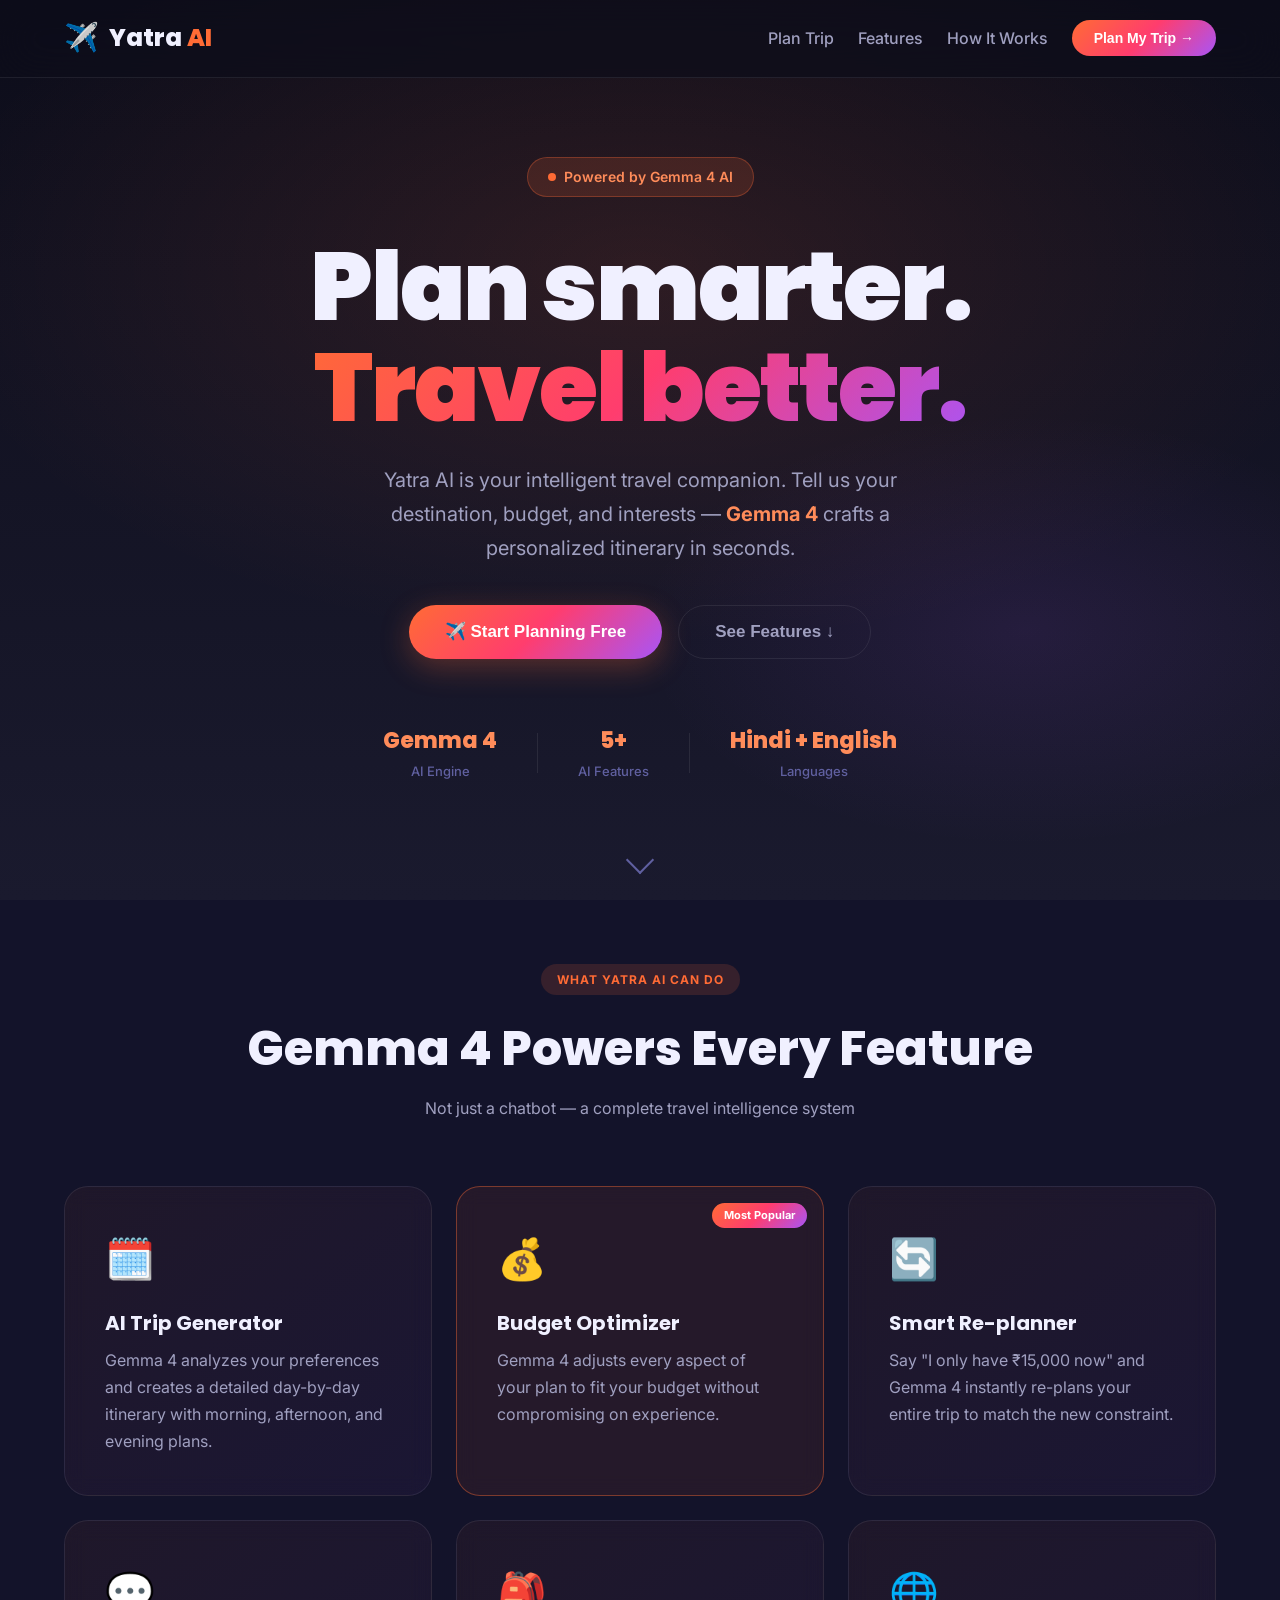
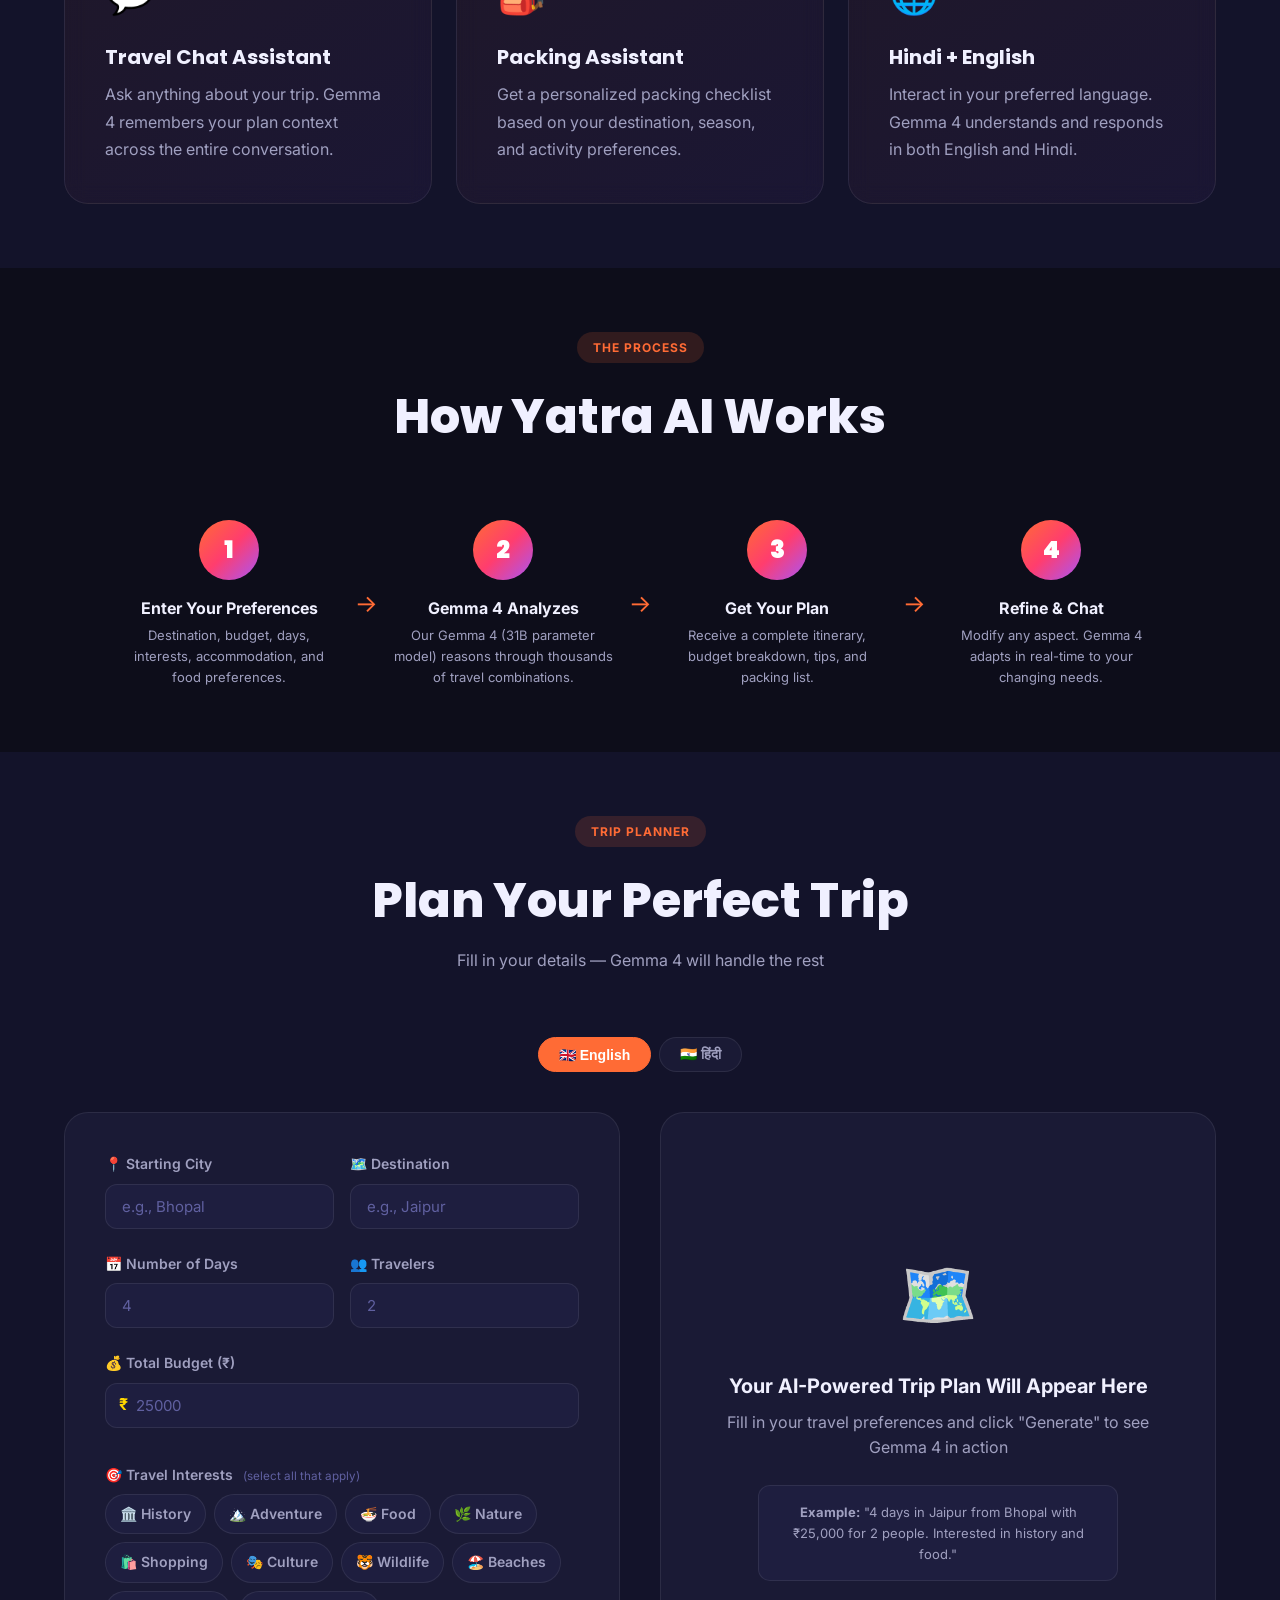
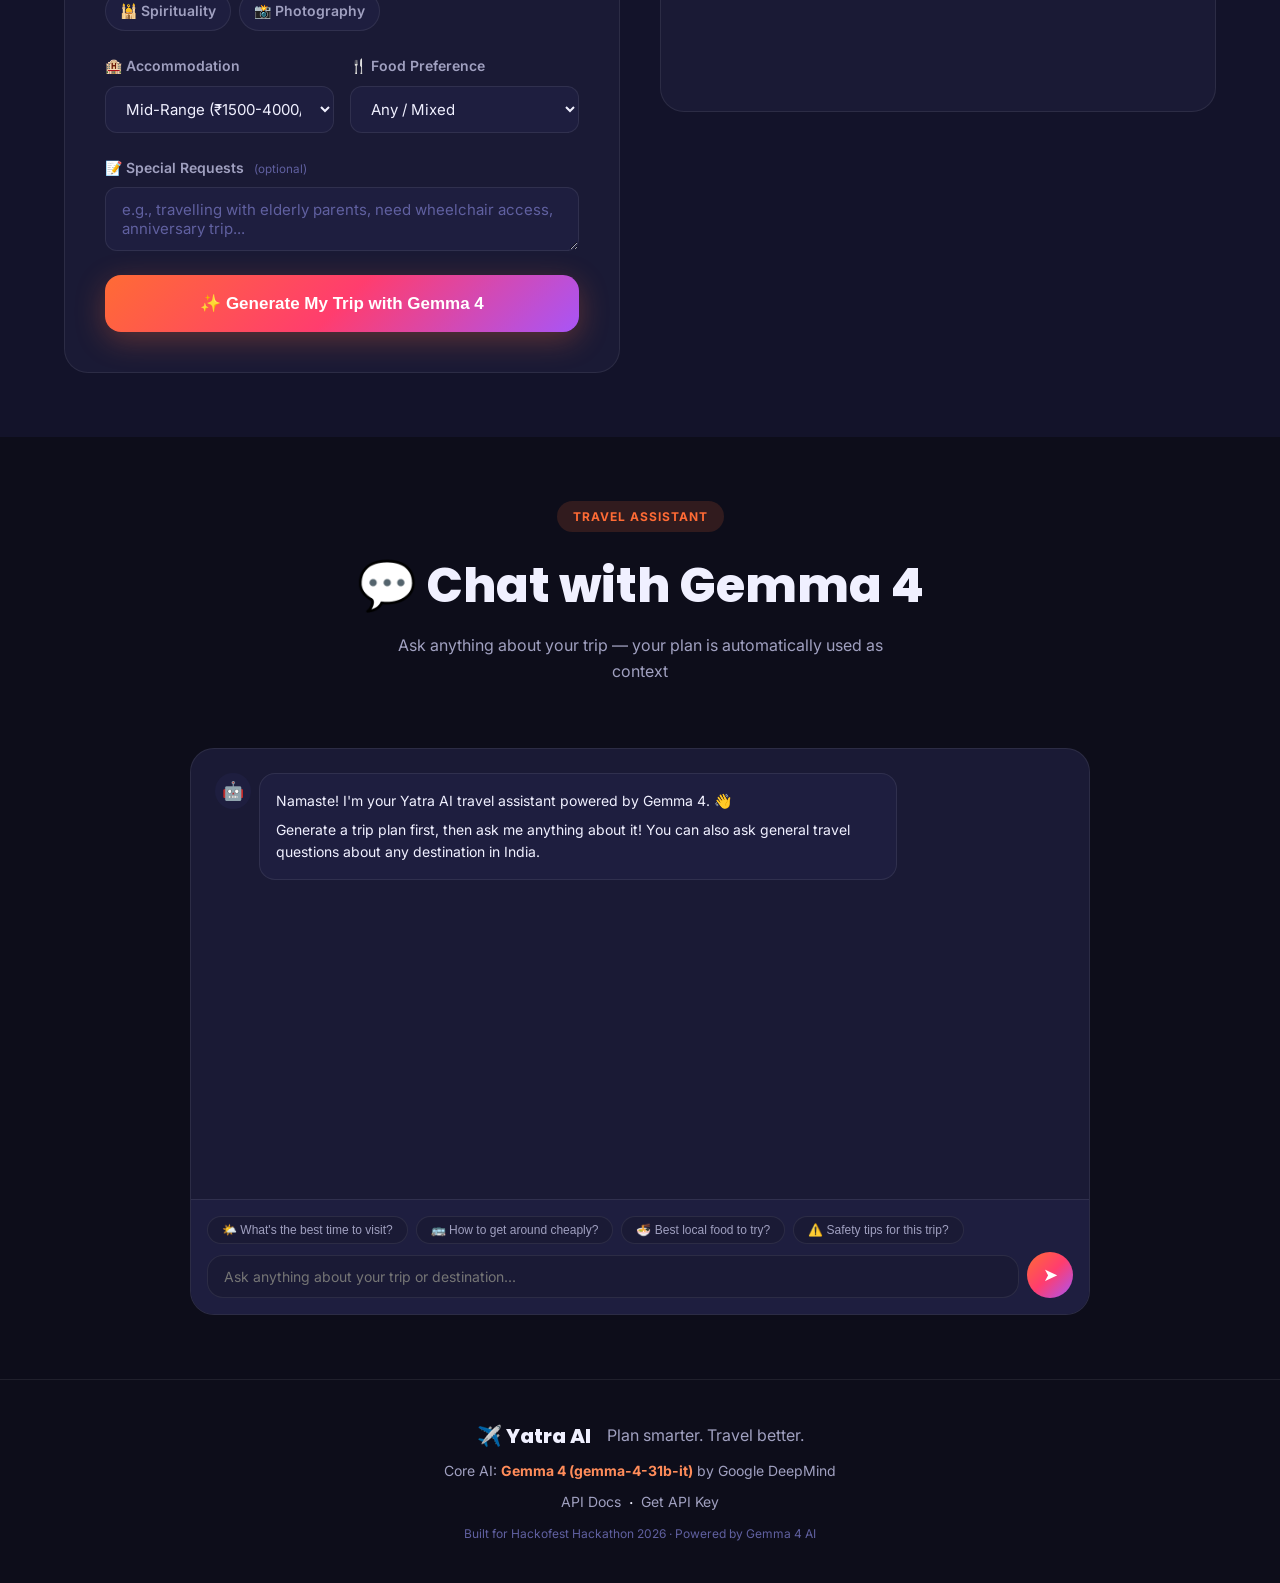
==== backend/frontend/index.html @ 128a0fce "feat: Serve interactive frontend UI directly from FastAPI on Vercel" ====
<!DOCTYPE html>
<html lang="en">
<head>
  <meta charset="UTF-8" />
  <meta name="viewport" content="width=device-width, initial-scale=1.0"/>
  <title>Yatra AI — Plan smarter. Travel better.</title>
  <meta name="description" content="Yatra AI is an adaptive AI travel planner powered by Gemma 4. Get personalized trip itineraries, budget optimization, and smart re-planning."/>
  <link rel="icon" href="assets/images/favicon.svg" type="image/svg+xml"/>
  <link rel="stylesheet" href="assets/css/styles.css"/>
  <link rel="preconnect" href="https://fonts.googleapis.com"/>
  <link href="https://fonts.googleapis.com/css2?family=Inter:wght@300;400;500;600;700;800;900&family=Poppins:wght@700;800;900&display=swap" rel="stylesheet"/>
</head>
<body>

<!-- ═══════════════════════════════════════════ -->
<!--  NAVBAR                                      -->
<!-- ═══════════════════════════════════════════ -->
<nav class="navbar" id="navbar">
  <div class="nav-container">
    <div class="nav-brand">
      <span class="brand-icon">✈️</span>
      <span class="brand-name">Yatra <span class="brand-ai">AI</span></span>
    </div>
    <div class="nav-links">
      <a href="#planner" class="nav-link">Plan Trip</a>
      <a href="#features" class="nav-link">Features</a>
      <a href="#how-it-works" class="nav-link">How It Works</a>
      <button class="btn-nav-cta" onclick="document.getElementById('planner').scrollIntoView({behavior:'smooth'})">
        Plan My Trip →
      </button>
    </div>
    <button class="hamburger" id="hamburger" aria-label="Menu">
      <span></span><span></span><span></span>
    </button>
  </div>
</nav>

<!-- ═══════════════════════════════════════════ -->
<!--  HERO SECTION                                -->
<!-- ═══════════════════════════════════════════ -->
<section class="hero">
  <div class="hero-bg">
    <div class="hero-particles" id="particles"></div>
    <div class="hero-gradient"></div>
  </div>
  <div class="hero-content">
    <div class="hero-badge">
      <span class="badge-dot"></span>
      Powered by Gemma 4 AI
    </div>
    <h1 class="hero-title">
      Plan smarter.<br/>
      <span class="gradient-text">Travel better.</span>
    </h1>
    <p class="hero-subtitle">
      Yatra AI is your intelligent travel companion. Tell us your destination, budget, and interests — 
      <strong>Gemma 4</strong> crafts a personalized itinerary in seconds.
    </p>
    <div class="hero-ctas">
      <button class="btn-primary" onclick="document.getElementById('planner').scrollIntoView({behavior:'smooth'})">
        ✈️ Start Planning Free
      </button>
      <button class="btn-ghost" onclick="document.getElementById('features').scrollIntoView({behavior:'smooth'})">
        See Features ↓
      </button>
    </div>
    <div class="hero-stats">
      <div class="stat"><span class="stat-num">Gemma 4</span><span class="stat-label">AI Engine</span></div>
      <div class="stat-divider"></div>
      <div class="stat"><span class="stat-num">5+</span><span class="stat-label">AI Features</span></div>
      <div class="stat-divider"></div>
      <div class="stat"><span class="stat-num">Hindi + English</span><span class="stat-label">Languages</span></div>
    </div>
  </div>
  <div class="hero-scroll-indicator">
    <div class="scroll-arrow"></div>
  </div>
</section>

<!-- ═══════════════════════════════════════════ -->
<!--  FEATURES SECTION                            -->
<!-- ═══════════════════════════════════════════ -->
<section class="features" id="features">
  <div class="container">
    <div class="section-header">
      <span class="section-tag">What Yatra AI Can Do</span>
      <h2 class="section-title">Gemma 4 Powers Every Feature</h2>
      <p class="section-subtitle">Not just a chatbot — a complete travel intelligence system</p>
    </div>
    <div class="features-grid">
      <div class="feature-card">
        <div class="feature-icon">🗓️</div>
        <h3>AI Trip Generator</h3>
        <p>Gemma 4 analyzes your preferences and creates a detailed day-by-day itinerary with morning, afternoon, and evening plans.</p>
      </div>
      <div class="feature-card featured">
        <div class="feature-badge">Most Popular</div>
        <div class="feature-icon">💰</div>
        <h3>Budget Optimizer</h3>
        <p>Gemma 4 adjusts every aspect of your plan to fit your budget without compromising on experience.</p>
      </div>
      <div class="feature-card">
        <div class="feature-icon">🔄</div>
        <h3>Smart Re-planner</h3>
        <p>Say "I only have ₹15,000 now" and Gemma 4 instantly re-plans your entire trip to match the new constraint.</p>
      </div>
      <div class="feature-card">
        <div class="feature-icon">💬</div>
        <h3>Travel Chat Assistant</h3>
        <p>Ask anything about your trip. Gemma 4 remembers your plan context across the entire conversation.</p>
      </div>
      <div class="feature-card">
        <div class="feature-icon">🎒</div>
        <h3>Packing Assistant</h3>
        <p>Get a personalized packing checklist based on your destination, season, and activity preferences.</p>
      </div>
      <div class="feature-card">
        <div class="feature-icon">🌐</div>
        <h3>Hindi + English</h3>
        <p>Interact in your preferred language. Gemma 4 understands and responds in both English and Hindi.</p>
      </div>
    </div>
  </div>
</section>

<!-- ═══════════════════════════════════════════ -->
<!--  HOW IT WORKS                               -->
<!-- ═══════════════════════════════════════════ -->
<section class="how-it-works" id="how-it-works">
  <div class="container">
    <div class="section-header">
      <span class="section-tag">The Process</span>
      <h2 class="section-title">How Yatra AI Works</h2>
    </div>
    <div class="steps">
      <div class="step">
        <div class="step-num">1</div>
        <div class="step-content">
          <h3>Enter Your Preferences</h3>
          <p>Destination, budget, days, interests, accommodation, and food preferences.</p>
        </div>
      </div>
      <div class="step-arrow">→</div>
      <div class="step">
        <div class="step-num">2</div>
        <div class="step-content">
          <h3>Gemma 4 Analyzes</h3>
          <p>Our Gemma 4 (31B parameter model) reasons through thousands of travel combinations.</p>
        </div>
      </div>
      <div class="step-arrow">→</div>
      <div class="step">
        <div class="step-num">3</div>
        <div class="step-content">
          <h3>Get Your Plan</h3>
          <p>Receive a complete itinerary, budget breakdown, tips, and packing list.</p>
        </div>
      </div>
      <div class="step-arrow">→</div>
      <div class="step">
        <div class="step-num">4</div>
        <div class="step-content">
          <h3>Refine & Chat</h3>
          <p>Modify any aspect. Gemma 4 adapts in real-time to your changing needs.</p>
        </div>
      </div>
    </div>
  </div>
</section>

<!-- ═══════════════════════════════════════════ -->
<!--  TRIP PLANNER (MAIN APP)                    -->
<!-- ═══════════════════════════════════════════ -->
<section class="planner" id="planner">
  <div class="container">
    <div class="section-header">
      <span class="section-tag">Trip Planner</span>
      <h2 class="section-title">Plan Your Perfect Trip</h2>
      <p class="section-subtitle">Fill in your details — Gemma 4 will handle the rest</p>
    </div>

    <!-- Language Toggle -->
    <div class="language-toggle">
      <button class="lang-btn active" id="btn-en" onclick="setLanguage('english')">🇬🇧 English</button>
      <button class="lang-btn" id="btn-hi" onclick="setLanguage('hindi')">🇮🇳 हिंदी</button>
    </div>

    <div class="planner-layout">
      <!-- ── LEFT: Form ── -->
      <div class="planner-form-wrap">
        <form class="planner-form" id="tripForm" novalidate>

          <div class="form-row">
            <div class="form-group">
              <label for="origin">📍 Starting City</label>
              <input type="text" id="origin" placeholder="e.g., Bhopal" required/>
            </div>
            <div class="form-group">
              <label for="destination">🗺️ Destination</label>
              <input type="text" id="destination" placeholder="e.g., Jaipur" required/>
            </div>
          </div>

          <div class="form-row">
            <div class="form-group">
              <label for="numDays">📅 Number of Days</label>
              <input type="number" id="numDays" placeholder="4" min="1" max="30" required/>
            </div>
            <div class="form-group">
              <label for="numTravelers">👥 Travelers</label>
              <input type="number" id="numTravelers" placeholder="2" min="1" max="20" required/>
            </div>
          </div>

          <div class="form-group">
            <label for="budget">💰 Total Budget (₹)</label>
            <div class="budget-input-wrap">
              <span class="currency-symbol">₹</span>
              <input type="number" id="budget" placeholder="25000" min="500" required/>
            </div>
            <div class="budget-per-person" id="budgetPerPerson"></div>
          </div>

          <div class="form-group">
            <label>🎯 Travel Interests <small>(select all that apply)</small></label>
            <div class="interests-grid">
              <label class="interest-chip"><input type="checkbox" value="history"/> 🏛️ History</label>
              <label class="interest-chip"><input type="checkbox" value="adventure"/> 🏔️ Adventure</label>
              <label class="interest-chip"><input type="checkbox" value="food"/> 🍜 Food</label>
              <label class="interest-chip"><input type="checkbox" value="nature"/> 🌿 Nature</label>
              <label class="interest-chip"><input type="checkbox" value="shopping"/> 🛍️ Shopping</label>
              <label class="interest-chip"><input type="checkbox" value="culture"/> 🎭 Culture</label>
              <label class="interest-chip"><input type="checkbox" value="wildlife"/> 🐯 Wildlife</label>
              <label class="interest-chip"><input type="checkbox" value="beaches"/> 🏖️ Beaches</label>
              <label class="interest-chip"><input type="checkbox" value="spirituality"/> 🕌 Spirituality</label>
              <label class="interest-chip"><input type="checkbox" value="photography"/> 📸 Photography</label>
            </div>
          </div>

          <div class="form-row">
            <div class="form-group">
              <label for="accommodation">🏨 Accommodation</label>
              <select id="accommodation">
                <option value="budget">Budget (₹500-1500/night)</option>
                <option value="mid_range" selected>Mid-Range (₹1500-4000/night)</option>
                <option value="luxury">Luxury (₹4000+/night)</option>
                <option value="hostel">Hostel/Dorm</option>
                <option value="homestay">Homestay</option>
              </select>
            </div>
            <div class="form-group">
              <label for="foodPref">🍴 Food Preference</label>
              <select id="foodPref">
                <option value="any">Any / Mixed</option>
                <option value="vegetarian">Vegetarian</option>
                <option value="non_vegetarian">Non-Vegetarian</option>
                <option value="vegan">Vegan</option>
              </select>
            </div>
          </div>

          <div class="form-group">
            <label for="specialRequests">📝 Special Requests <small>(optional)</small></label>
            <textarea id="specialRequests" rows="2" placeholder="e.g., travelling with elderly parents, need wheelchair access, anniversary trip..."></textarea>
          </div>

          <button type="submit" class="btn-generate" id="generateBtn">
            <span class="btn-text">✨ Generate My Trip with Gemma 4</span>
            <span class="btn-loading" style="display:none">
              <span class="spinner"></span> Gemma 4 is planning your trip...
            </span>
          </button>
        </form>
      </div>

      <!-- ── RIGHT: Output ── -->
      <div class="planner-output-wrap">
        <!-- Empty State -->
        <div class="output-empty" id="outputEmpty">
          <div class="empty-icon">🗺️</div>
          <h3>Your AI-Powered Trip Plan Will Appear Here</h3>
          <p>Fill in your travel preferences and click "Generate" to see Gemma 4 in action</p>
          <div class="example-prompt">
            <strong>Example:</strong> "4 days in Jaipur from Bhopal with ₹25,000 for 2 people. 
            Interested in history and food."
          </div>
        </div>

        <!-- Loading State -->
        <div class="output-loading" id="outputLoading" style="display:none">
          <div class="loading-animation">
            <div class="ai-brain">🧠</div>
            <div class="loading-dots">
              <div class="dot"></div><div class="dot"></div><div class="dot"></div>
            </div>
          </div>
          <h3>Gemma 4 is crafting your perfect trip...</h3>
          <div class="loading-steps" id="loadingSteps">
            <div class="loading-step active" id="ls1">🔍 Analyzing your preferences...</div>
            <div class="loading-step" id="ls2">🗺️ Mapping out attractions...</div>
            <div class="loading-step" id="ls3">💰 Optimizing your budget...</div>
            <div class="loading-step" id="ls4">✨ Finalizing your itinerary...</div>
          </div>
        </div>

        <!-- Error State -->
        <div class="output-error" id="outputError" style="display:none">
          <div class="error-icon">⚠️</div>
          <h3>Something went wrong</h3>
          <p id="errorMessage">Please check your API key and try again.</p>
          <button class="btn-retry" onclick="retryGeneration()">🔄 Try Again</button>
        </div>

        <!-- Result State -->
        <div class="output-result" id="outputResult" style="display:none">
          <div class="result-header">
            <div class="result-trip-info" id="resultTripInfo"></div>
            <div class="result-actions">
              <button class="btn-action" onclick="copyPlan()" title="Copy Plan">📋 Copy</button>
              <button class="btn-action" onclick="downloadPlan()" title="Download Plan">⬇️ Download</button>
              <button class="btn-action" onclick="sharePlan()" title="Share Plan">🔗 Share</button>
              <button class="btn-replan" onclick="openReplanModal()">🔄 Modify Plan</button>
            </div>
          </div>
          
          <!-- Tab Navigation -->
          <div class="result-tabs">
            <button class="tab-btn active" onclick="switchTab('itinerary')">🗓️ Itinerary</button>
            <button class="tab-btn" onclick="switchTab('packing')">🎒 Packing List</button>
            <button class="tab-btn" onclick="switchTab('budget')">💰 Budget Tips</button>
          </div>

          <!-- Tab Contents -->
          <div class="tab-content active" id="tab-itinerary">
            <div class="markdown-output" id="itineraryContent"></div>
          </div>
          <div class="tab-content" id="tab-packing">
            <div class="packing-actions">
              <button class="btn-sm" onclick="generatePackingList()">🎒 Generate Packing List</button>
            </div>
            <div class="markdown-output" id="packingContent">
              <p class="placeholder-text">Click "Generate Packing List" to get a personalized checklist powered by Gemma 4.</p>
            </div>
          </div>
          <div class="tab-content" id="tab-budget">
            <div class="budget-actions">
              <button class="btn-sm" onclick="optimizeBudget()">💡 Optimize My Budget</button>
            </div>
            <div class="markdown-output" id="budgetContent">
              <p class="placeholder-text">Click "Optimize My Budget" to get Gemma 4's smart budget recommendations.</p>
            </div>
          </div>
        </div>
      </div>
    </div>
  </div>
</section>

<!-- ═══════════════════════════════════════════ -->
<!--  TRAVEL CHAT ASSISTANT                      -->
<!-- ═══════════════════════════════════════════ -->
<section class="chat-section" id="chatSection">
  <div class="container">
    <div class="section-header">
      <span class="section-tag">Travel Assistant</span>
      <h2 class="section-title">💬 Chat with Gemma 4</h2>
      <p class="section-subtitle">Ask anything about your trip — your plan is automatically used as context</p>
    </div>
    <div class="chat-container">
      <div class="chat-messages" id="chatMessages">
        <div class="chat-message assistant">
          <div class="message-avatar">🤖</div>
          <div class="message-bubble">
            <p>Namaste! I'm your Yatra AI travel assistant powered by Gemma 4. 👋</p>
            <p>Generate a trip plan first, then ask me anything about it! You can also ask general travel questions about any destination in India.</p>
          </div>
        </div>
      </div>
      <div class="chat-input-area">
        <div class="chat-suggestions" id="chatSuggestions">
          <button class="suggestion-chip" onclick="sendSuggestion(this)">🌤️ What's the best time to visit?</button>
          <button class="suggestion-chip" onclick="sendSuggestion(this)">🚌 How to get around cheaply?</button>
          <button class="suggestion-chip" onclick="sendSuggestion(this)">🍜 Best local food to try?</button>
          <button class="suggestion-chip" onclick="sendSuggestion(this)">⚠️ Safety tips for this trip?</button>
        </div>
        <div class="chat-input-row">
          <textarea 
            class="chat-input" 
            id="chatInput" 
            placeholder="Ask anything about your trip or destination..." 
            rows="1"
            onkeydown="handleChatKeydown(event)"
          ></textarea>
          <button class="chat-send-btn" id="chatSendBtn" onclick="sendChat()">
            <span class="send-icon">➤</span>
          </button>
        </div>
      </div>
    </div>
  </div>
</section>

<!-- ═══════════════════════════════════════════ -->
<!--  RE-PLAN MODAL                              -->
<!-- ═══════════════════════════════════════════ -->
<div class="modal-overlay" id="replanModal" style="display:none" onclick="closeModal(event)">
  <div class="modal">
    <div class="modal-header">
      <h2>🔄 Modify Your Trip</h2>
      <button class="modal-close" onclick="closeReplanModal()">✕</button>
    </div>
    <div class="modal-body">
      <p class="modal-subtitle">Tell Gemma 4 what you'd like to change about your trip plan.</p>
      <div class="form-group">
        <label>What would you like to change?</label>
        <textarea id="replanRequest" rows="4" placeholder="e.g., 'I now have only ₹15,000. Please reduce costs.' or 'Replace Day 2 with a nature/hiking day.' or 'Add a spa day on Day 3.'"></textarea>
      </div>
      <div class="form-group">
        <label>New Budget (₹) <small>optional — leave blank to keep current</small></label>
        <input type="number" id="replanBudget" placeholder="Leave blank to keep current budget" min="500"/>
      </div>
    </div>
    <div class="modal-footer">
      <button class="btn-ghost" onclick="closeReplanModal()">Cancel</button>
      <button class="btn-primary" onclick="submitReplan()">
        <span id="replanBtnText">🔄 Re-plan with Gemma 4</span>
      </button>
    </div>
  </div>
</div>

<!-- ═══════════════════════════════════════════ -->
<!--  FOOTER                                     -->
<!-- ═══════════════════════════════════════════ -->
<footer class="footer">
  <div class="container">
    <div class="footer-brand">
      <span>✈️ Yatra AI</span>
      <span class="footer-tagline">Plan smarter. Travel better.</span>
    </div>
    <div class="footer-powered">
      <span>Core AI: </span>
      <strong>Gemma 4 (gemma-4-31b-it)</strong>
      <span> by Google DeepMind</span>
    </div>
    <div class="footer-links">
      <a href="/docs" target="_blank">API Docs</a>
      <span>·</span>
      <a href="https://aistudio.google.com" target="_blank">Get API Key</a>
    </div>
    <p class="footer-note">Built for Hackofest Hackathon 2026 · Powered by Gemma 4 AI</p>
  </div>
</footer>

<script src="assets/js/api.js"></script>
<script src="assets/js/markdown.js"></script>
<script src="assets/js/app.js"></script>
</body>
</html>
---- backend/frontend/assets/css/styles.css ----
/* =============================================
   YATRA AI — CSS Design System
   Plan smarter. Travel better.
   ============================================= */

/* ── Reset & Variables ────────────────────── */
*, *::before, *::after { box-sizing: border-box; margin: 0; padding: 0; }

:root {
  /* Colors */
  --primary: #FF6B35;
  --primary-dark: #E85820;
  --primary-light: #FF8C5A;
  --secondary: #1A1A2E;
  --accent: #FFD700;
  --accent2: #4ECDC4;
  --bg: #0D0D1A;
  --bg2: #13132A;
  --bg3: #1E1E3F;
  --surface: #1A1A35;
  --surface2: #252550;
  --text: #F0F0FF;
  --text-dim: #A0A0C0;
  --text-muted: #6060A0;
  --border: rgba(255,255,255,0.08);
  --border-hover: rgba(255,107,53,0.4);
  --success: #4CAF50;
  --error: #FF4444;
  --warning: #FFC107;
  
  /* Gradients */
  --grad-primary: linear-gradient(135deg, #FF6B35 0%, #FF3D6E 50%, #A855F7 100%);
  --grad-bg: linear-gradient(180deg, #0D0D1A 0%, #1A1A2E 100%);
  --grad-card: linear-gradient(145deg, rgba(255,107,53,0.05) 0%, rgba(168,85,247,0.05) 100%);
  
  /* Spacing */
  --sp-xs: 4px; --sp-sm: 8px; --sp-md: 16px; --sp-lg: 24px; --sp-xl: 40px; --sp-2xl: 64px;
  
  /* Typography */
  --font-body: 'Inter', -apple-system, sans-serif;
  --font-heading: 'Poppins', sans-serif;
  
  /* Radius */
  --r-sm: 8px; --r-md: 12px; --r-lg: 16px; --r-xl: 24px; --r-full: 999px;
  
  /* Shadows */
  --shadow-sm: 0 2px 8px rgba(0,0,0,0.3);
  --shadow-md: 0 8px 30px rgba(0,0,0,0.4);
  --shadow-lg: 0 20px 60px rgba(0,0,0,0.6);
  --shadow-primary: 0 8px 30px rgba(255,107,53,0.3);
  
  /* Transitions */
  --t: all 0.25s cubic-bezier(0.4, 0, 0.2, 1);
}

html { scroll-behavior: smooth; }

body {
  font-family: var(--font-body);
  background: var(--bg);
  color: var(--text);
  line-height: 1.6;
  overflow-x: hidden;
}

/* ── Scrollbar ─────────────────────────────── */
::-webkit-scrollbar { width: 6px; }
::-webkit-scrollbar-track { background: var(--bg); }
::-webkit-scrollbar-thumb { background: var(--primary); border-radius: var(--r-full); }

/* ── Utils ─────────────────────────────────── */
.container { max-width: 1200px; margin: 0 auto; padding: 0 var(--sp-lg); }
.gradient-text {
  background: var(--grad-primary);
  -webkit-background-clip: text;
  -webkit-text-fill-color: transparent;
  background-clip: text;
}

/* ══════════════════════════════════════════
   NAVBAR
══════════════════════════════════════════ */
.navbar {
  position: fixed; top: 0; left: 0; right: 0; z-index: 1000;
  padding: 16px 0;
  background: rgba(13,13,26,0.7);
  backdrop-filter: blur(20px);
  border-bottom: 1px solid var(--border);
  transition: var(--t);
}
.navbar.scrolled {
  background: rgba(13,13,26,0.95);
  box-shadow: var(--shadow-md);
}
.nav-container {
  max-width: 1200px; margin: 0 auto; padding: 0 var(--sp-lg);
  display: flex; align-items: center; justify-content: space-between;
}
.nav-brand {
  display: flex; align-items: center; gap: 10px;
  font-family: var(--font-heading); font-size: 24px; font-weight: 800;
  text-decoration: none; color: var(--text);
}
.brand-icon { font-size: 28px; }
.brand-ai { color: var(--primary); }
.nav-links { display: flex; align-items: center; gap: var(--sp-lg); }
.nav-link { color: var(--text-dim); text-decoration: none; font-weight: 500; transition: var(--t); }
.nav-link:hover { color: var(--text); }
.btn-nav-cta {
  background: var(--grad-primary); color: white; border: none;
  padding: 10px 22px; border-radius: var(--r-full);
  font-weight: 600; cursor: pointer; transition: var(--t);
  font-size: 14px;
}
.btn-nav-cta:hover { transform: translateY(-2px); box-shadow: var(--shadow-primary); }
.hamburger { display: none; flex-direction: column; gap: 5px; background: none; border: none; cursor: pointer; padding: 4px; }
.hamburger span { display: block; width: 24px; height: 2px; background: var(--text); border-radius: 2px; transition: var(--t); }

/* ══════════════════════════════════════════
   HERO
══════════════════════════════════════════ */
.hero {
  min-height: 100vh;
  display: flex; align-items: center; justify-content: center;
  position: relative; overflow: hidden;
  padding: 100px var(--sp-lg) 60px;
}
.hero-bg { position: absolute; inset: 0; }
.hero-gradient {
  position: absolute; inset: 0;
  background: radial-gradient(ellipse 80% 60% at 50% 30%, rgba(255,107,53,0.12) 0%, transparent 70%),
              radial-gradient(ellipse 50% 40% at 80% 70%, rgba(168,85,247,0.1) 0%, transparent 60%),
              linear-gradient(180deg, #0D0D1A 0%, #1A1A2E 100%);
}
.hero-particles { position: absolute; inset: 0; overflow: hidden; }
.particle {
  position: absolute; border-radius: 50%;
  background: var(--primary); opacity: 0.15;
  animation: float-particle linear infinite;
}
@keyframes float-particle {
  0% { transform: translateY(100vh) rotate(0deg); opacity: 0; }
  10% { opacity: 0.15; }
  90% { opacity: 0.15; }
  100% { transform: translateY(-100px) rotate(360deg); opacity: 0; }
}
.hero-content {
  position: relative; z-index: 1;
  text-align: center; max-width: 800px;
}
.hero-badge {
  display: inline-flex; align-items: center; gap: 8px;
  background: rgba(255,107,53,0.15); border: 1px solid rgba(255,107,53,0.3);
  color: var(--primary-light); padding: 8px 20px; border-radius: var(--r-full);
  font-size: 14px; font-weight: 600; margin-bottom: var(--sp-xl);
}
.badge-dot { width: 8px; height: 8px; background: var(--primary); border-radius: 50%; animation: pulse 2s infinite; }
@keyframes pulse { 0%, 100% { opacity: 1; transform: scale(1); } 50% { opacity: 0.5; transform: scale(1.5); } }
.hero-title {
  font-family: var(--font-heading); font-size: clamp(48px, 8vw, 96px);
  font-weight: 900; line-height: 1.05; margin-bottom: var(--sp-lg);
  letter-spacing: -2px;
}
.hero-subtitle {
  font-size: clamp(16px, 2.5vw, 20px); color: var(--text-dim);
  max-width: 600px; margin: 0 auto var(--sp-xl);
  line-height: 1.7;
}
.hero-subtitle strong { color: var(--primary-light); }
.hero-ctas { display: flex; gap: var(--sp-md); justify-content: center; flex-wrap: wrap; margin-bottom: var(--sp-2xl); }
.btn-primary {
  background: var(--grad-primary); color: white; border: none;
  padding: 16px 36px; border-radius: var(--r-full);
  font-size: 17px; font-weight: 700; cursor: pointer; transition: var(--t);
  box-shadow: var(--shadow-primary);
}
.btn-primary:hover { transform: translateY(-3px); box-shadow: 0 12px 40px rgba(255,107,53,0.5); }
.btn-ghost {
  background: transparent; color: var(--text-dim);
  border: 1px solid var(--border); padding: 16px 36px;
  border-radius: var(--r-full); font-size: 17px; font-weight: 600;
  cursor: pointer; transition: var(--t);
}
.btn-ghost:hover { border-color: var(--primary); color: var(--primary); }
.hero-stats { display: flex; align-items: center; justify-content: center; gap: var(--sp-xl); flex-wrap: wrap; }
.stat { text-align: center; }
.stat-num { display: block; font-family: var(--font-heading); font-size: 22px; font-weight: 800; color: var(--primary-light); }
.stat-label { font-size: 13px; color: var(--text-muted); font-weight: 500; }
.stat-divider { width: 1px; height: 40px; background: var(--border); }
.hero-scroll-indicator {
  position: absolute; bottom: 30px; left: 50%; transform: translateX(-50%);
  animation: bounce 2s infinite;
}
.scroll-arrow { width: 20px; height: 20px; border-right: 2px solid var(--text-muted); border-bottom: 2px solid var(--text-muted); transform: rotate(45deg); }
@keyframes bounce { 0%, 100% { transform: translateX(-50%) translateY(0); } 50% { transform: translateX(-50%) translateY(10px); } }

/* ══════════════════════════════════════════
   SECTIONS
══════════════════════════════════════════ */
.section-header { text-align: center; margin-bottom: var(--sp-2xl); }
.section-tag {
  display: inline-block; background: rgba(255,107,53,0.15);
  color: var(--primary); padding: 6px 16px; border-radius: var(--r-full);
  font-size: 12px; font-weight: 700; letter-spacing: 1px;
  text-transform: uppercase; margin-bottom: var(--sp-md);
}
.section-title { font-family: var(--font-heading); font-size: clamp(28px, 4vw, 48px); font-weight: 800; margin-bottom: var(--sp-sm); }
.section-subtitle { color: var(--text-dim); font-size: 16px; max-width: 500px; margin: 0 auto; }

/* ══════════════════════════════════════════
   FEATURES
══════════════════════════════════════════ */
.features { padding: var(--sp-2xl) 0; background: var(--bg2); }
.features-grid {
  display: grid; grid-template-columns: repeat(auto-fit, minmax(300px, 1fr));
  gap: var(--sp-lg);
}
.feature-card {
  background: var(--grad-card);
  border: 1px solid var(--border);
  border-radius: var(--r-xl); padding: var(--sp-xl);
  transition: var(--t); position: relative;
  backdrop-filter: blur(10px);
}
.feature-card:hover { border-color: var(--border-hover); transform: translateY(-4px); box-shadow: var(--shadow-md); }
.feature-card.featured { border-color: rgba(255,107,53,0.4); background: rgba(255,107,53,0.08); }
.feature-badge {
  position: absolute; top: 16px; right: 16px;
  background: var(--grad-primary); color: white;
  padding: 4px 12px; border-radius: var(--r-full);
  font-size: 11px; font-weight: 700;
}
.feature-icon { font-size: 40px; margin-bottom: var(--sp-md); }
.feature-card h3 { font-family: var(--font-heading); font-size: 20px; font-weight: 700; margin-bottom: var(--sp-sm); }
.feature-card p { color: var(--text-dim); line-height: 1.7; }

/* ══════════════════════════════════════════
   HOW IT WORKS
══════════════════════════════════════════ */
.how-it-works { padding: var(--sp-2xl) 0; }
.steps {
  display: flex; align-items: flex-start; gap: var(--sp-md);
  flex-wrap: wrap; justify-content: center;
}
.step { flex: 1; min-width: 180px; max-width: 220px; text-align: center; }
.step-num {
  width: 60px; height: 60px; border-radius: 50%;
  background: var(--grad-primary); color: white;
  font-family: var(--font-heading); font-size: 24px; font-weight: 900;
  display: flex; align-items: center; justify-content: center;
  margin: 0 auto var(--sp-md);
}
.step-content h3 { font-size: 16px; font-weight: 700; margin-bottom: var(--sp-xs); }
.step-content p { font-size: 13px; color: var(--text-dim); }
.step-arrow { font-size: 24px; color: var(--primary); align-self: center; padding-top: 0; }

/* ══════════════════════════════════════════
   PLANNER SECTION
══════════════════════════════════════════ */
.planner { padding: var(--sp-2xl) 0; background: var(--bg2); }
.language-toggle { display: flex; gap: var(--sp-sm); justify-content: center; margin-bottom: var(--sp-xl); }
.lang-btn {
  background: var(--surface); border: 1px solid var(--border);
  color: var(--text-dim); padding: 8px 20px; border-radius: var(--r-full);
  cursor: pointer; transition: var(--t); font-size: 14px; font-weight: 600;
}
.lang-btn.active { background: var(--primary); border-color: var(--primary); color: white; }
.planner-layout { display: grid; grid-template-columns: 1fr 1fr; gap: var(--sp-xl); align-items: start; }

/* Form */
.planner-form-wrap {
  background: var(--surface); border: 1px solid var(--border);
  border-radius: var(--r-xl); padding: var(--sp-xl); position: sticky; top: 90px;
}
.planner-form { display: flex; flex-direction: column; gap: var(--sp-lg); }
.form-row { display: grid; grid-template-columns: 1fr 1fr; gap: var(--sp-md); }
.form-group { display: flex; flex-direction: column; gap: 8px; }
.form-group label { font-size: 14px; font-weight: 600; color: var(--text-dim); }
.form-group label small { font-weight: 400; color: var(--text-muted); margin-left: 6px; }
.form-group input, .form-group select, .form-group textarea {
  background: var(--bg3); border: 1px solid var(--border);
  color: var(--text); padding: 12px 16px; border-radius: var(--r-md);
  font-size: 15px; font-family: var(--font-body);
  transition: var(--t); outline: none; width: 100%;
}
.form-group input:focus, .form-group select:focus, .form-group textarea:focus {
  border-color: var(--primary); box-shadow: 0 0 0 3px rgba(255,107,53,0.15);
}
.form-group input::placeholder, .form-group textarea::placeholder { color: var(--text-muted); }
.form-group select option { background: var(--bg3); }
.budget-input-wrap { position: relative; }
.currency-symbol {
  position: absolute; left: 14px; top: 50%; transform: translateY(-50%);
  color: var(--accent); font-weight: 700; font-size: 16px;
}
.budget-input-wrap input { padding-left: 30px; }
.budget-per-person { font-size: 12px; color: var(--accent2); margin-top: 4px; }

/* Interests */
.interests-grid { display: flex; flex-wrap: wrap; gap: 8px; }
.interest-chip {
  display: flex; align-items: center; gap: 6px;
  background: var(--bg3); border: 1px solid var(--border);
  padding: 8px 14px; border-radius: var(--r-full);
  cursor: pointer; transition: var(--t); font-size: 13px; font-weight: 500;
  user-select: none;
}
.interest-chip:hover { border-color: var(--primary); }
.interest-chip input[type="checkbox"] { display: none; }
.interest-chip.selected {
  background: rgba(255,107,53,0.15); border-color: var(--primary); color: var(--primary-light);
}

/* Generate Button */
.btn-generate {
  background: var(--grad-primary); color: white; border: none;
  padding: 18px; border-radius: var(--r-lg);
  font-size: 17px; font-weight: 700; cursor: pointer;
  transition: var(--t); width: 100%;
  box-shadow: var(--shadow-primary);
}
.btn-generate:hover:not(:disabled) { transform: translateY(-2px); box-shadow: 0 12px 40px rgba(255,107,53,0.5); }
.btn-generate:disabled { opacity: 0.7; cursor: not-allowed; transform: none; }
.spinner {
  display: inline-block; width: 18px; height: 18px;
  border: 2px solid rgba(255,255,255,0.3); border-top-color: white;
  border-radius: 50%; animation: spin 0.8s linear infinite;
  vertical-align: middle; margin-right: 6px;
}
@keyframes spin { to { transform: rotate(360deg); } }

/* Output Panel */
.planner-output-wrap {
  background: var(--surface); border: 1px solid var(--border);
  border-radius: var(--r-xl); min-height: 600px;
  display: flex; align-items: center; justify-content: center;
  overflow: hidden;
}
.output-empty { text-align: center; padding: var(--sp-2xl); }
.empty-icon { font-size: 64px; margin-bottom: var(--sp-lg); }
.output-empty h3 { font-size: 20px; margin-bottom: var(--sp-sm); }
.output-empty p { color: var(--text-dim); margin-bottom: var(--sp-lg); }
.example-prompt {
  background: var(--bg3); border: 1px solid var(--border);
  border-radius: var(--r-md); padding: var(--sp-md);
  font-size: 13px; color: var(--text-dim); max-width: 360px; margin: 0 auto;
}

/* Loading */
.output-loading { text-align: center; padding: var(--sp-2xl); width: 100%; }
.loading-animation { margin-bottom: var(--sp-lg); }
.ai-brain { font-size: 64px; animation: pulse-brain 1.5s ease-in-out infinite; display: block; margin-bottom: var(--sp-md); }
@keyframes pulse-brain { 0%, 100% { transform: scale(1); } 50% { transform: scale(1.1); } }
.loading-dots { display: flex; gap: 8px; justify-content: center; }
.dot { width: 10px; height: 10px; background: var(--primary); border-radius: 50%; animation: dot-bounce 1.2s ease-in-out infinite; }
.dot:nth-child(2) { animation-delay: 0.2s; }
.dot:nth-child(3) { animation-delay: 0.4s; }
@keyframes dot-bounce { 0%, 100% { transform: translateY(0); opacity: 0.3; } 50% { transform: translateY(-12px); opacity: 1; } }
.output-loading h3 { font-size: 20px; margin-bottom: var(--sp-xl); }
.loading-steps { display: flex; flex-direction: column; gap: var(--sp-sm); max-width: 300px; margin: 0 auto; }
.loading-step { font-size: 14px; color: var(--text-muted); padding: 8px 16px; border-radius: var(--r-full); transition: var(--t); }
.loading-step.active { color: var(--primary); background: rgba(255,107,53,0.1); }

/* Error */
.output-error { text-align: center; padding: var(--sp-2xl); width: 100%; }
.error-icon { font-size: 48px; margin-bottom: var(--sp-md); }
.output-error h3 { font-size: 20px; margin-bottom: var(--sp-sm); }
.output-error p { color: var(--text-dim); margin-bottom: var(--sp-lg); }
.btn-retry {
  background: transparent; border: 1px solid var(--primary); color: var(--primary);
  padding: 10px 24px; border-radius: var(--r-full); cursor: pointer; transition: var(--t);
  font-weight: 600;
}
.btn-retry:hover { background: var(--primary); color: white; }

/* Result */
.output-result { width: 100%; height: 100%; display: flex; flex-direction: column; }
.result-header {
  display: flex; align-items: center; justify-content: space-between;
  padding: var(--sp-md) var(--sp-lg); border-bottom: 1px solid var(--border);
  flex-wrap: wrap; gap: var(--sp-sm);
}
.result-trip-info { font-size: 14px; font-weight: 600; color: var(--primary-light); }
.result-actions { display: flex; gap: 8px; flex-wrap: wrap; }
.btn-action {
  background: var(--bg3); border: 1px solid var(--border);
  color: var(--text-dim); padding: 7px 14px; border-radius: var(--r-full);
  font-size: 12px; font-weight: 600; cursor: pointer; transition: var(--t);
}
.btn-action:hover { border-color: var(--primary); color: var(--primary); }
.btn-replan {
  background: rgba(255,107,53,0.15); border: 1px solid var(--primary);
  color: var(--primary); padding: 7px 14px; border-radius: var(--r-full);
  font-size: 12px; font-weight: 700; cursor: pointer; transition: var(--t);
}
.btn-replan:hover { background: var(--primary); color: white; }
.result-tabs { display: flex; gap: 0; border-bottom: 1px solid var(--border); padding: 0 var(--sp-lg); }
.tab-btn {
  background: none; border: none; color: var(--text-muted);
  padding: 12px 20px; font-size: 13px; font-weight: 600;
  cursor: pointer; transition: var(--t); border-bottom: 2px solid transparent;
  margin-bottom: -1px;
}
.tab-btn.active { color: var(--primary); border-bottom-color: var(--primary); }
.tab-content { display: none; padding: var(--sp-lg); flex: 1; overflow-y: auto; max-height: 700px; }
.tab-content.active { display: block; }
.packing-actions, .budget-actions { margin-bottom: var(--sp-md); }
.btn-sm {
  background: rgba(78,205,196,0.15); border: 1px solid var(--accent2);
  color: var(--accent2); padding: 8px 18px; border-radius: var(--r-full);
  font-size: 13px; font-weight: 600; cursor: pointer; transition: var(--t);
}
.btn-sm:hover { background: var(--accent2); color: var(--bg); }
.placeholder-text { color: var(--text-muted); font-style: italic; }

/* Markdown Output */
.markdown-output { color: var(--text); line-height: 1.7; }
.markdown-output h1 { font-size: 24px; font-weight: 800; margin: 20px 0 12px; color: var(--primary-light); }
.markdown-output h2 { font-size: 20px; font-weight: 700; margin: 18px 0 10px; color: var(--text); border-bottom: 1px solid var(--border); padding-bottom: 6px; }
.markdown-output h3 { font-size: 17px; font-weight: 600; margin: 14px 0 8px; color: var(--accent2); }
.markdown-output h4 { font-size: 15px; font-weight: 600; margin: 12px 0 6px; color: var(--accent); }
.markdown-output p { margin-bottom: 12px; }
.markdown-output strong { color: var(--primary-light); font-weight: 700; }
.markdown-output em { color: var(--text-dim); }
.markdown-output ul, .markdown-output ol { margin: 10px 0 12px 20px; }
.markdown-output li { margin-bottom: 6px; }
.markdown-output table { width: 100%; border-collapse: collapse; margin: 14px 0; font-size: 14px; }
.markdown-output th { background: rgba(255,107,53,0.15); padding: 10px 14px; text-align: left; font-weight: 700; border: 1px solid var(--border); }
.markdown-output td { padding: 10px 14px; border: 1px solid var(--border); }
.markdown-output tr:nth-child(even) td { background: rgba(255,255,255,0.03); }
.markdown-output code { background: var(--bg3); padding: 2px 8px; border-radius: 4px; font-size: 13px; color: var(--accent2); }
.markdown-output blockquote { border-left: 3px solid var(--primary); padding: 10px 16px; margin: 12px 0; background: rgba(255,107,53,0.05); border-radius: 0 var(--r-sm) var(--r-sm) 0; }
.markdown-output hr { border: none; border-top: 1px solid var(--border); margin: 20px 0; }

/* ══════════════════════════════════════════
   CHAT SECTION
══════════════════════════════════════════ */
.chat-section { padding: var(--sp-2xl) 0; }
.chat-container {
  background: var(--surface); border: 1px solid var(--border);
  border-radius: var(--r-xl); overflow: hidden; max-width: 900px; margin: 0 auto;
}
.chat-messages {
  height: 450px; overflow-y: auto; padding: var(--sp-lg);
  display: flex; flex-direction: column; gap: var(--sp-md);
}
.chat-message { display: flex; gap: var(--sp-sm); align-items: flex-start; }
.chat-message.user { flex-direction: row-reverse; }
.message-avatar {
  width: 36px; height: 36px; border-radius: 50%; font-size: 18px;
  display: flex; align-items: center; justify-content: center;
  background: var(--bg3); flex-shrink: 0;
}
.message-bubble {
  max-width: 75%; background: var(--bg3); border: 1px solid var(--border);
  border-radius: var(--r-lg); padding: var(--sp-md);
  font-size: 14px; line-height: 1.6;
}
.message-bubble p { margin-bottom: 6px; }
.message-bubble p:last-child { margin-bottom: 0; }
.chat-message.user .message-bubble {
  background: rgba(255,107,53,0.15); border-color: rgba(255,107,53,0.3);
}
.chat-message.loading .message-bubble { padding: 14px 20px; }

.chat-input-area {
  border-top: 1px solid var(--border); padding: var(--sp-md);
  background: var(--bg3);
}
.chat-suggestions { display: flex; gap: 8px; flex-wrap: wrap; margin-bottom: var(--sp-sm); }
.suggestion-chip {
  background: var(--surface); border: 1px solid var(--border);
  color: var(--text-dim); padding: 6px 14px; border-radius: var(--r-full);
  font-size: 12px; cursor: pointer; transition: var(--t);
}
.suggestion-chip:hover { border-color: var(--primary); color: var(--primary); }
.chat-input-row { display: flex; gap: var(--sp-sm); align-items: flex-end; }
.chat-input {
  flex: 1; background: var(--surface); border: 1px solid var(--border);
  color: var(--text); padding: 12px 16px; border-radius: var(--r-lg);
  font-size: 14px; font-family: var(--font-body);
  resize: none; outline: none; transition: var(--t);
  max-height: 120px; overflow-y: auto;
}
.chat-input:focus { border-color: var(--primary); }
.chat-send-btn {
  width: 46px; height: 46px; border-radius: 50%;
  background: var(--grad-primary); border: none; color: white;
  font-size: 18px; cursor: pointer; transition: var(--t);
  display: flex; align-items: center; justify-content: center; flex-shrink: 0;
}
.chat-send-btn:hover { transform: scale(1.1); }
.chat-send-btn:disabled { opacity: 0.5; cursor: not-allowed; transform: none; }

/* ══════════════════════════════════════════
   MODAL
══════════════════════════════════════════ */
.modal-overlay {
  position: fixed; inset: 0; z-index: 2000;
  background: rgba(0,0,0,0.7); backdrop-filter: blur(10px);
  display: flex; align-items: center; justify-content: center; padding: var(--sp-lg);
}
.modal {
  background: var(--surface); border: 1px solid var(--border);
  border-radius: var(--r-xl); width: 100%; max-width: 540px;
  box-shadow: var(--shadow-lg);
}
.modal-header {
  display: flex; align-items: center; justify-content: space-between;
  padding: var(--sp-lg) var(--sp-xl); border-bottom: 1px solid var(--border);
}
.modal-header h2 { font-family: var(--font-heading); font-size: 22px; }
.modal-close { background: none; border: none; color: var(--text-muted); font-size: 20px; cursor: pointer; }
.modal-close:hover { color: var(--text); }
.modal-body { padding: var(--sp-xl); display: flex; flex-direction: column; gap: var(--sp-lg); }
.modal-subtitle { color: var(--text-dim); font-size: 14px; margin-bottom: var(--sp-sm); }
.modal-footer {
  display: flex; gap: var(--sp-md); justify-content: flex-end;
  padding: var(--sp-lg) var(--sp-xl); border-top: 1px solid var(--border);
}

/* ══════════════════════════════════════════
   FOOTER
══════════════════════════════════════════ */
.footer { padding: var(--sp-xl) 0; background: var(--bg); border-top: 1px solid var(--border); text-align: center; }
.footer-brand { display: flex; gap: var(--sp-md); justify-content: center; align-items: center; margin-bottom: var(--sp-sm); font-family: var(--font-heading); font-size: 20px; font-weight: 800; }
.footer-tagline { color: var(--text-dim); font-size: 16px; font-weight: 400; font-family: var(--font-body); }
.footer-powered { font-size: 14px; color: var(--text-dim); margin-bottom: var(--sp-sm); }
.footer-powered strong { color: var(--primary-light); }
.footer-links { display: flex; gap: var(--sp-sm); justify-content: center; margin-bottom: var(--sp-sm); }
.footer-links a { color: var(--text-dim); text-decoration: none; font-size: 14px; }
.footer-links a:hover { color: var(--primary); }
.footer-note { font-size: 12px; color: var(--text-muted); }

/* ══════════════════════════════════════════
   RESPONSIVE
══════════════════════════════════════════ */
@media (max-width: 900px) {
  .planner-layout { grid-template-columns: 1fr; }
  .planner-form-wrap { position: static; }
  .steps { flex-direction: column; align-items: center; }
  .step-arrow { transform: rotate(90deg); }
}
@media (max-width: 768px) {
  .nav-links { display: none; }
  .hamburger { display: flex; }
  .hero-title { font-size: 42px; letter-spacing: -1px; }
  .form-row { grid-template-columns: 1fr; }
  .result-header { flex-direction: column; align-items: flex-start; }
  .features-grid { grid-template-columns: 1fr; }
  .hero-stats { gap: var(--sp-lg); }
  .stat-divider { display: none; }
}
@media (max-width: 480px) {
  .container { padding: 0 var(--sp-md); }
  .hero-ctas { flex-direction: column; }
  .btn-primary, .btn-ghost { width: 100%; }
  .result-actions { gap: 6px; }
  .btn-action, .btn-replan { font-size: 11px; padding: 6px 10px; }
}
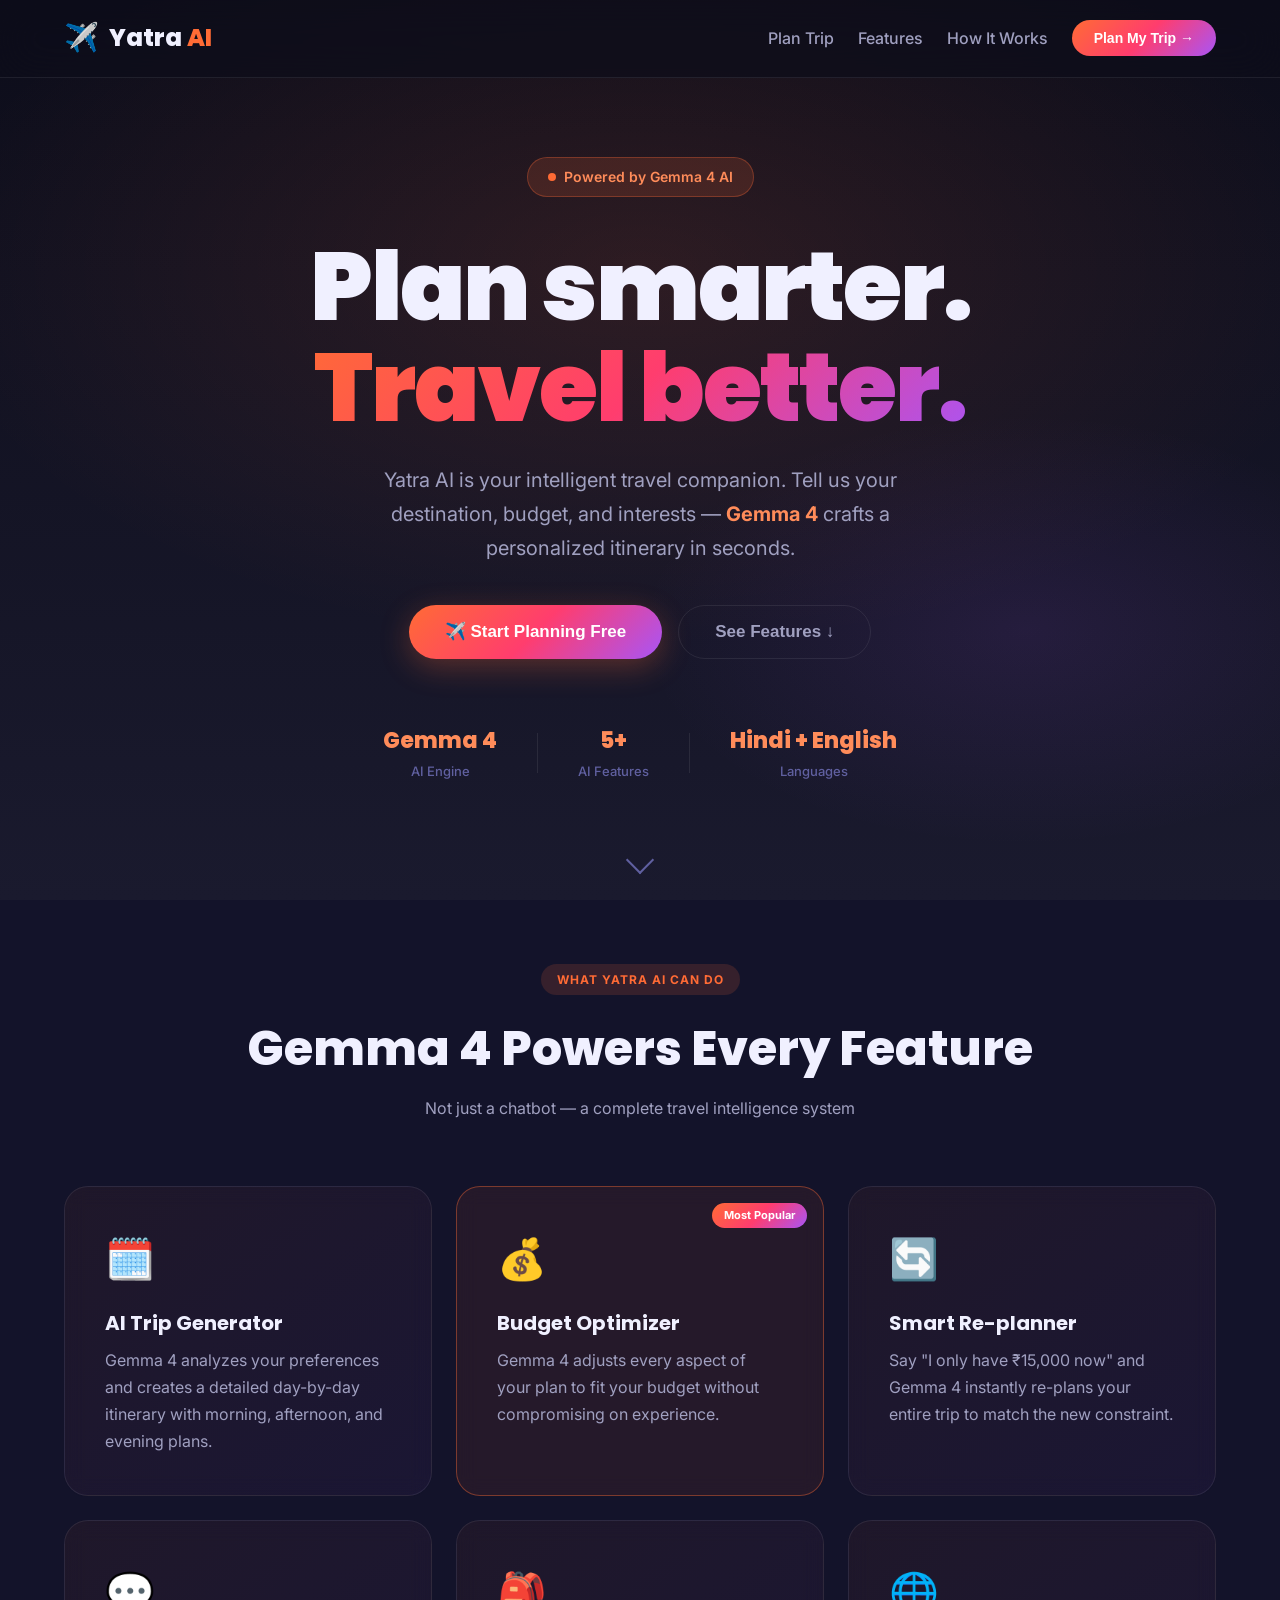
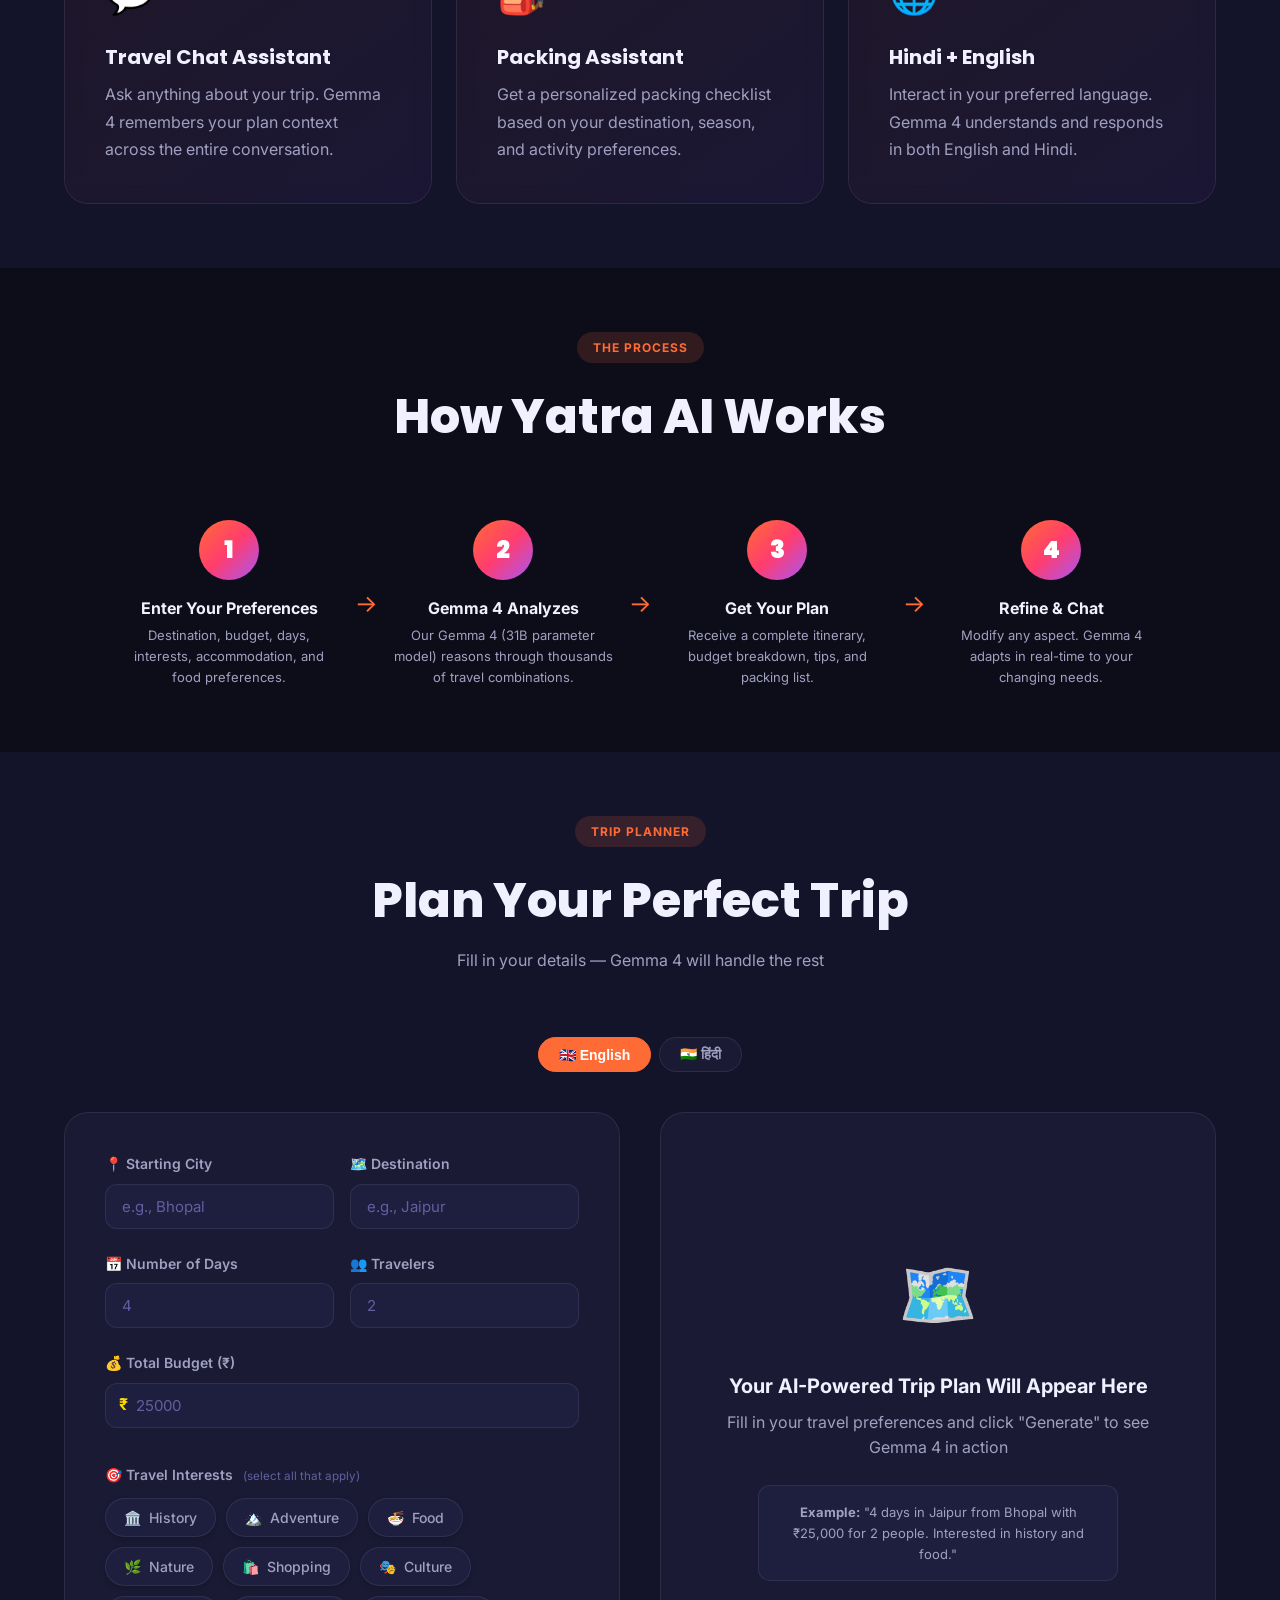
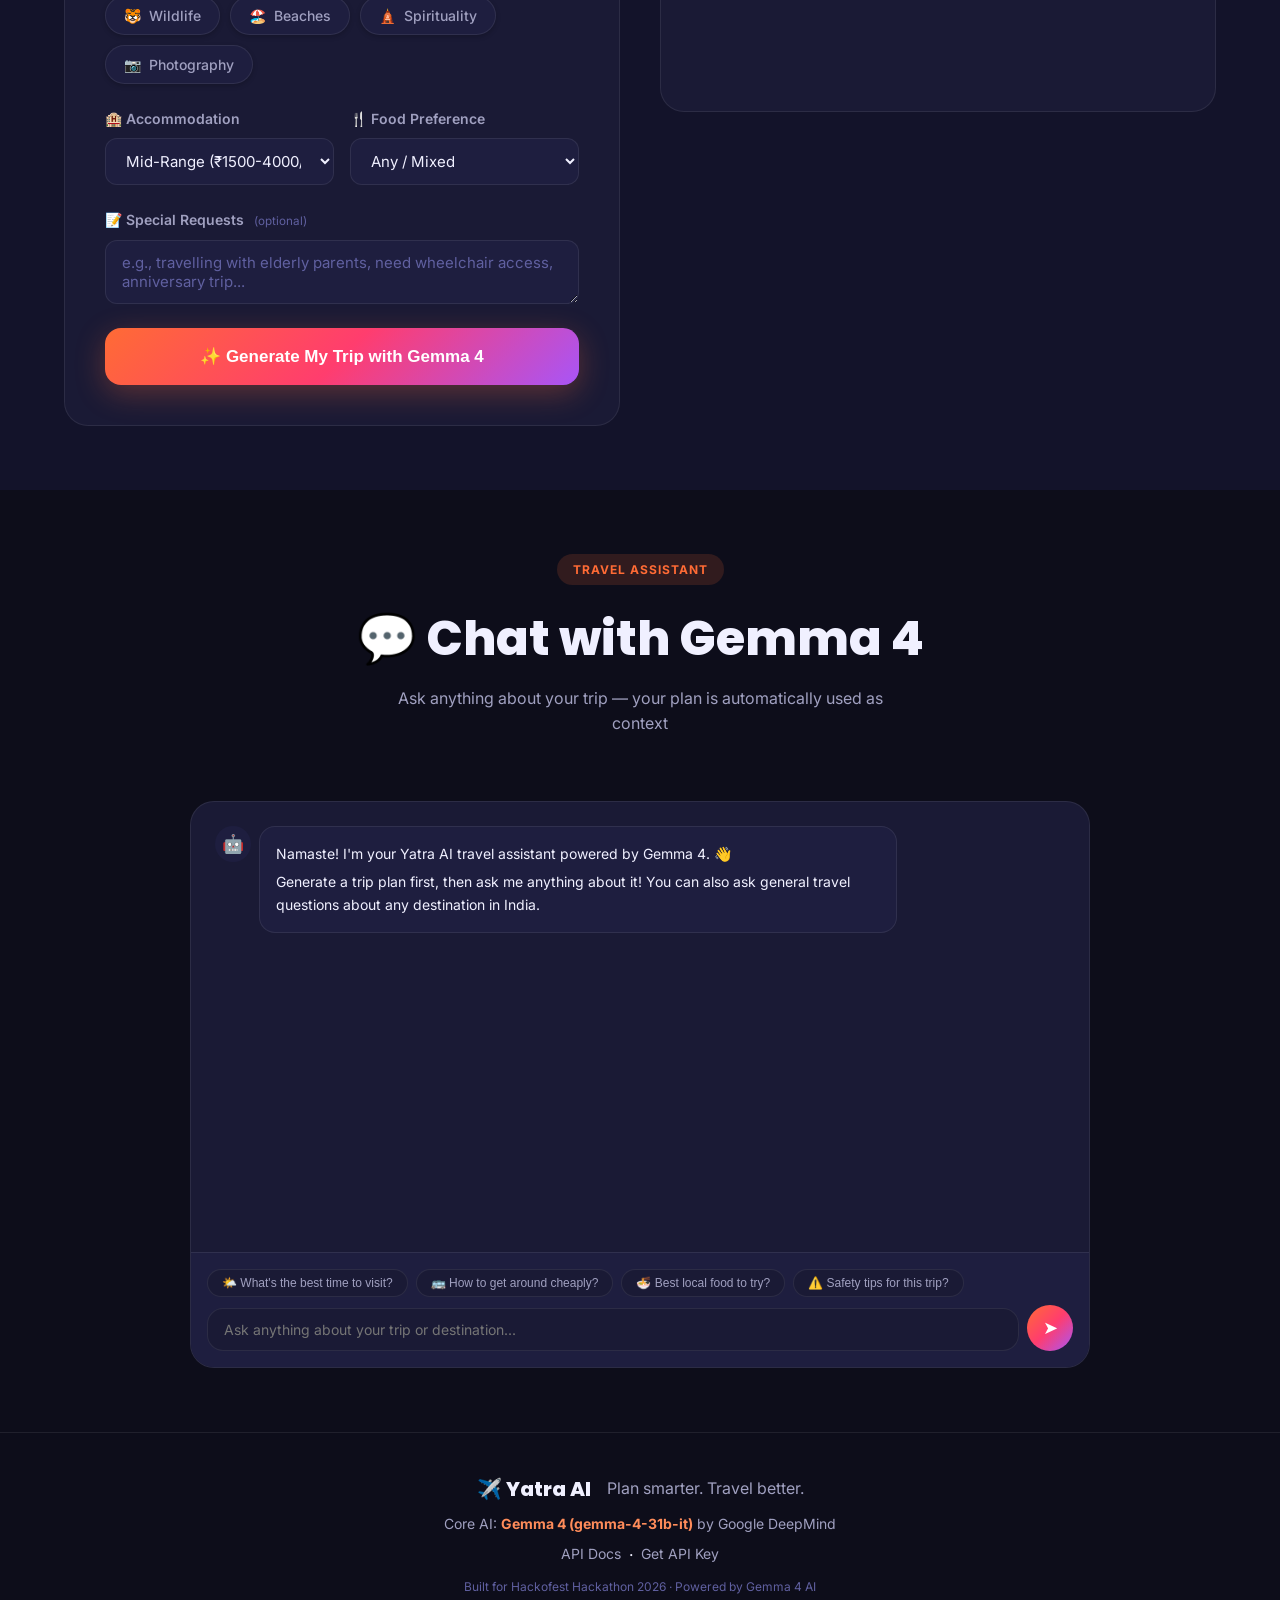
==== commit 31450ae4: "fix: Travel interests selection functionality with multi-select, clear active states, and AI prompt " ====
--- a/backend/frontend/index.html
+++ b/backend/frontend/index.html
@@ -223,17 +223,47 @@
 
           <div class="form-group">
             <label>🎯 Travel Interests <small>(select all that apply)</small></label>
-            <div class="interests-grid">
-              <label class="interest-chip"><input type="checkbox" value="history"/> 🏛️ History</label>
-              <label class="interest-chip"><input type="checkbox" value="adventure"/> 🏔️ Adventure</label>
-              <label class="interest-chip"><input type="checkbox" value="food"/> 🍜 Food</label>
-              <label class="interest-chip"><input type="checkbox" value="nature"/> 🌿 Nature</label>
-              <label class="interest-chip"><input type="checkbox" value="shopping"/> 🛍️ Shopping</label>
-              <label class="interest-chip"><input type="checkbox" value="culture"/> 🎭 Culture</label>
-              <label class="interest-chip"><input type="checkbox" value="wildlife"/> 🐯 Wildlife</label>
-              <label class="interest-chip"><input type="checkbox" value="beaches"/> 🏖️ Beaches</label>
-              <label class="interest-chip"><input type="checkbox" value="spirituality"/> 🕌 Spirituality</label>
-              <label class="interest-chip"><input type="checkbox" value="photography"/> 📸 Photography</label>
+            <div class="interests-grid" id="interestsGrid">
+              <button type="button" class="interest-chip" data-interest="History" aria-pressed="false">
+                <span class="chip-emoji">🏛️</span>
+                <span class="chip-label">History</span>
+              </button>
+              <button type="button" class="interest-chip" data-interest="Adventure" aria-pressed="false">
+                <span class="chip-emoji">🏔️</span>
+                <span class="chip-label">Adventure</span>
+              </button>
+              <button type="button" class="interest-chip" data-interest="Food" aria-pressed="false">
+                <span class="chip-emoji">🍜</span>
+                <span class="chip-label">Food</span>
+              </button>
+              <button type="button" class="interest-chip" data-interest="Nature" aria-pressed="false">
+                <span class="chip-emoji">🌿</span>
+                <span class="chip-label">Nature</span>
+              </button>
+              <button type="button" class="interest-chip" data-interest="Shopping" aria-pressed="false">
+                <span class="chip-emoji">🛍️</span>
+                <span class="chip-label">Shopping</span>
+              </button>
+              <button type="button" class="interest-chip" data-interest="Culture" aria-pressed="false">
+                <span class="chip-emoji">🎭</span>
+                <span class="chip-label">Culture</span>
+              </button>
+              <button type="button" class="interest-chip" data-interest="Wildlife" aria-pressed="false">
+                <span class="chip-emoji">🐯</span>
+                <span class="chip-label">Wildlife</span>
+              </button>
+              <button type="button" class="interest-chip" data-interest="Beaches" aria-pressed="false">
+                <span class="chip-emoji">🏖️</span>
+                <span class="chip-label">Beaches</span>
+              </button>
+              <button type="button" class="interest-chip" data-interest="Spirituality" aria-pressed="false">
+                <span class="chip-emoji">🛕</span>
+                <span class="chip-label">Spirituality</span>
+              </button>
+              <button type="button" class="interest-chip" data-interest="Photography" aria-pressed="false">
+                <span class="chip-emoji">📷</span>
+                <span class="chip-label">Photography</span>
+              </button>
             </div>
           </div>
 
--- a/backend/frontend/assets/css/styles.css
+++ b/backend/frontend/assets/css/styles.css
@@ -297,18 +297,70 @@
 .budget-per-person { font-size: 12px; color: var(--accent2); margin-top: 4px; }
 
 /* Interests */
-.interests-grid { display: flex; flex-wrap: wrap; gap: 8px; }
+.interests-grid {
+  display: flex;
+  flex-wrap: wrap;
+  gap: 10px;
+  margin-top: 4px;
+}
+
 .interest-chip {
-  display: flex; align-items: center; gap: 6px;
-  background: var(--bg3); border: 1px solid var(--border);
-  padding: 8px 14px; border-radius: var(--r-full);
-  cursor: pointer; transition: var(--t); font-size: 13px; font-weight: 500;
+  display: inline-flex;
+  align-items: center;
+  justify-content: center;
+  gap: 8px;
+  background: var(--bg3);
+  border: 1px solid var(--border);
+  color: var(--text-dim);
+  padding: 10px 18px;
+  border-radius: var(--r-full);
+  cursor: pointer;
+  transition: all 0.2s cubic-bezier(0.4, 0, 0.2, 1);
+  font-size: 14px;
+  font-weight: 500;
+  font-family: inherit;
   user-select: none;
-}
-.interest-chip:hover { border-color: var(--primary); }
-.interest-chip input[type="checkbox"] { display: none; }
+  outline: none;
+  position: relative;
+  z-index: 1;
+  pointer-events: auto;
+  box-shadow: 0 2px 5px rgba(0, 0, 0, 0.2);
+}
+
+.interest-chip * {
+  pointer-events: none; /* Entire button card receives the click */
+}
+
+.interest-chip:hover {
+  border-color: rgba(255, 107, 53, 0.6);
+  background: rgba(255, 255, 255, 0.06);
+  color: var(--text);
+  transform: translateY(-2px);
+  box-shadow: 0 4px 12px rgba(255, 107, 53, 0.2);
+}
+
+.interest-chip:active {
+  transform: translateY(0) scale(0.97);
+}
+
 .interest-chip.selected {
-  background: rgba(255,107,53,0.15); border-color: var(--primary); color: var(--primary-light);
+  background: linear-gradient(135deg, rgba(255, 107, 53, 0.28), rgba(168, 85, 247, 0.22));
+  border-color: var(--primary);
+  color: #ffffff;
+  font-weight: 600;
+  box-shadow: 0 0 0 1px var(--primary), 0 4px 16px rgba(255, 107, 53, 0.35);
+  transform: translateY(-1px);
+}
+
+.interest-chip.selected .chip-emoji {
+  filter: drop-shadow(0 0 6px rgba(255, 107, 53, 0.8));
+  transform: scale(1.1);
+  transition: transform 0.2s ease;
+}
+
+.interest-chip.selected .chip-label {
+  color: #ffffff;
+  text-shadow: 0 0 8px rgba(255, 255, 255, 0.3);
 }
 
 /* Generate Button */
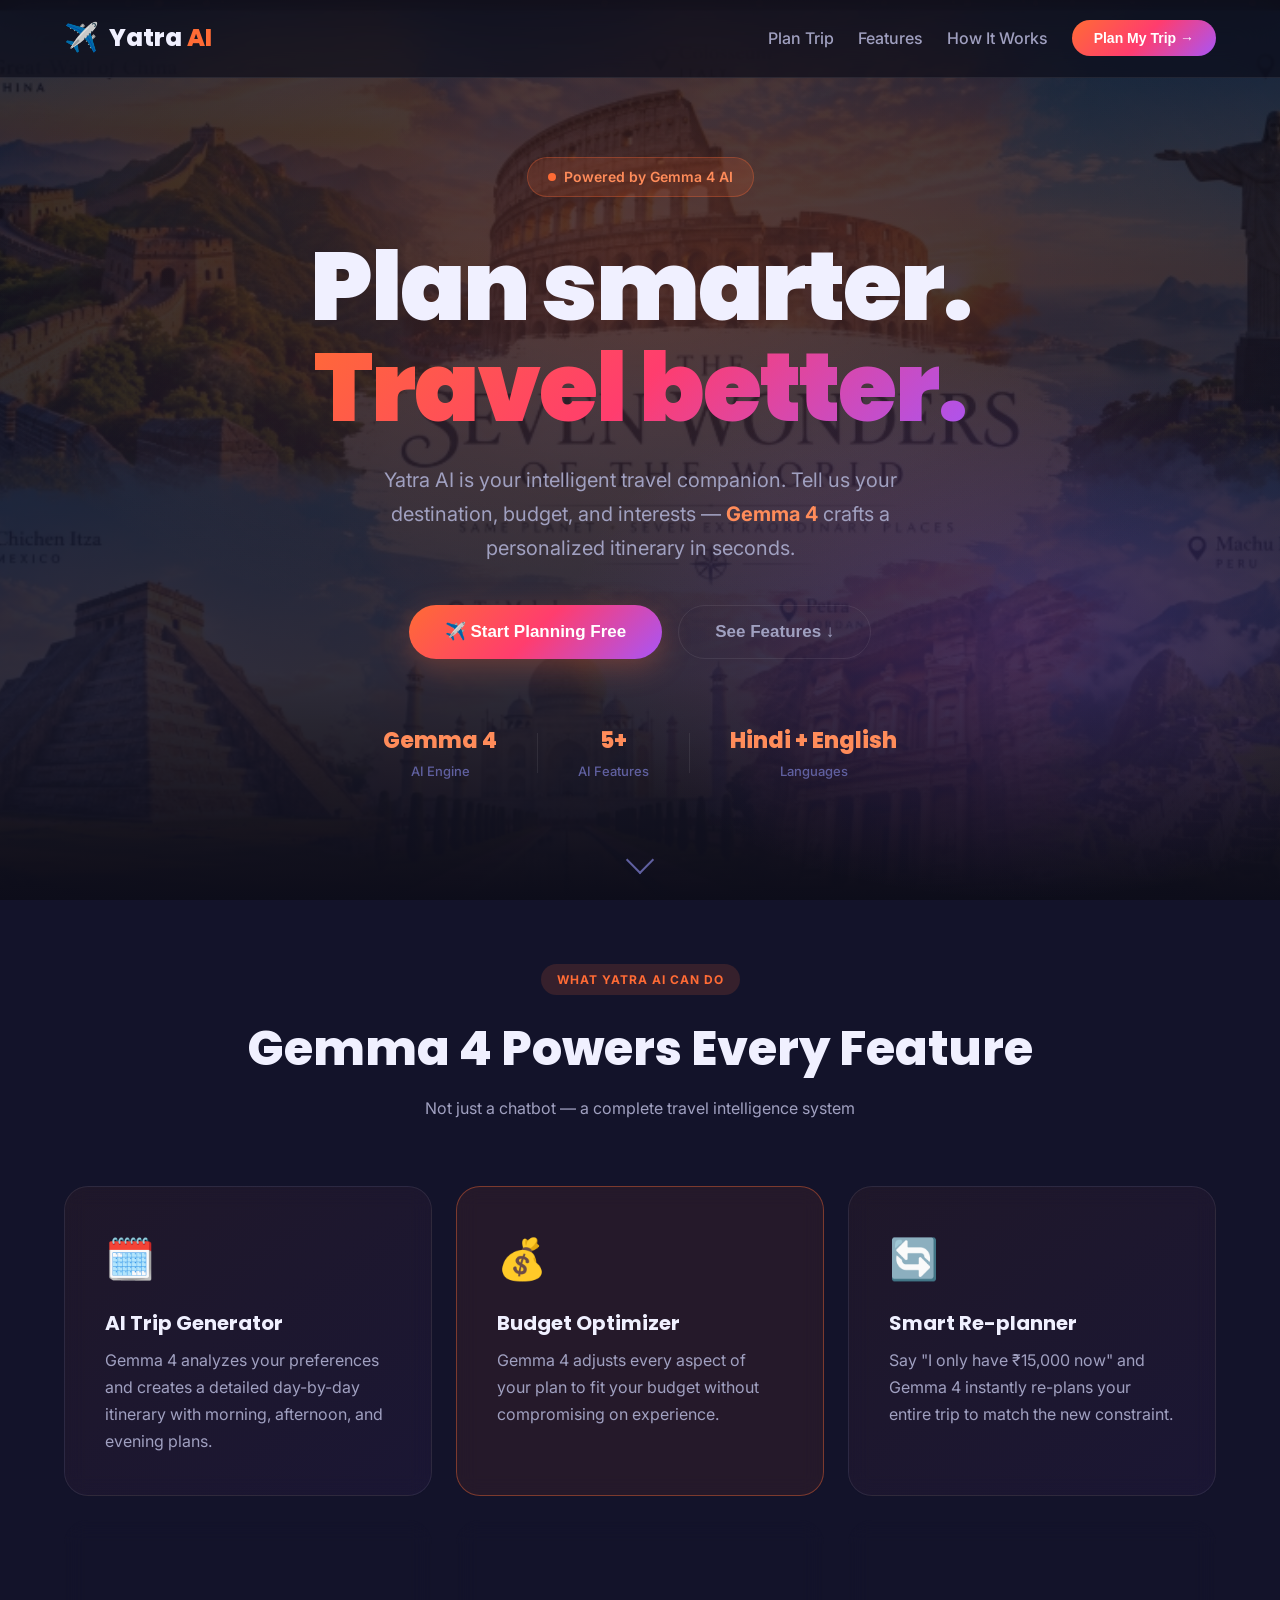
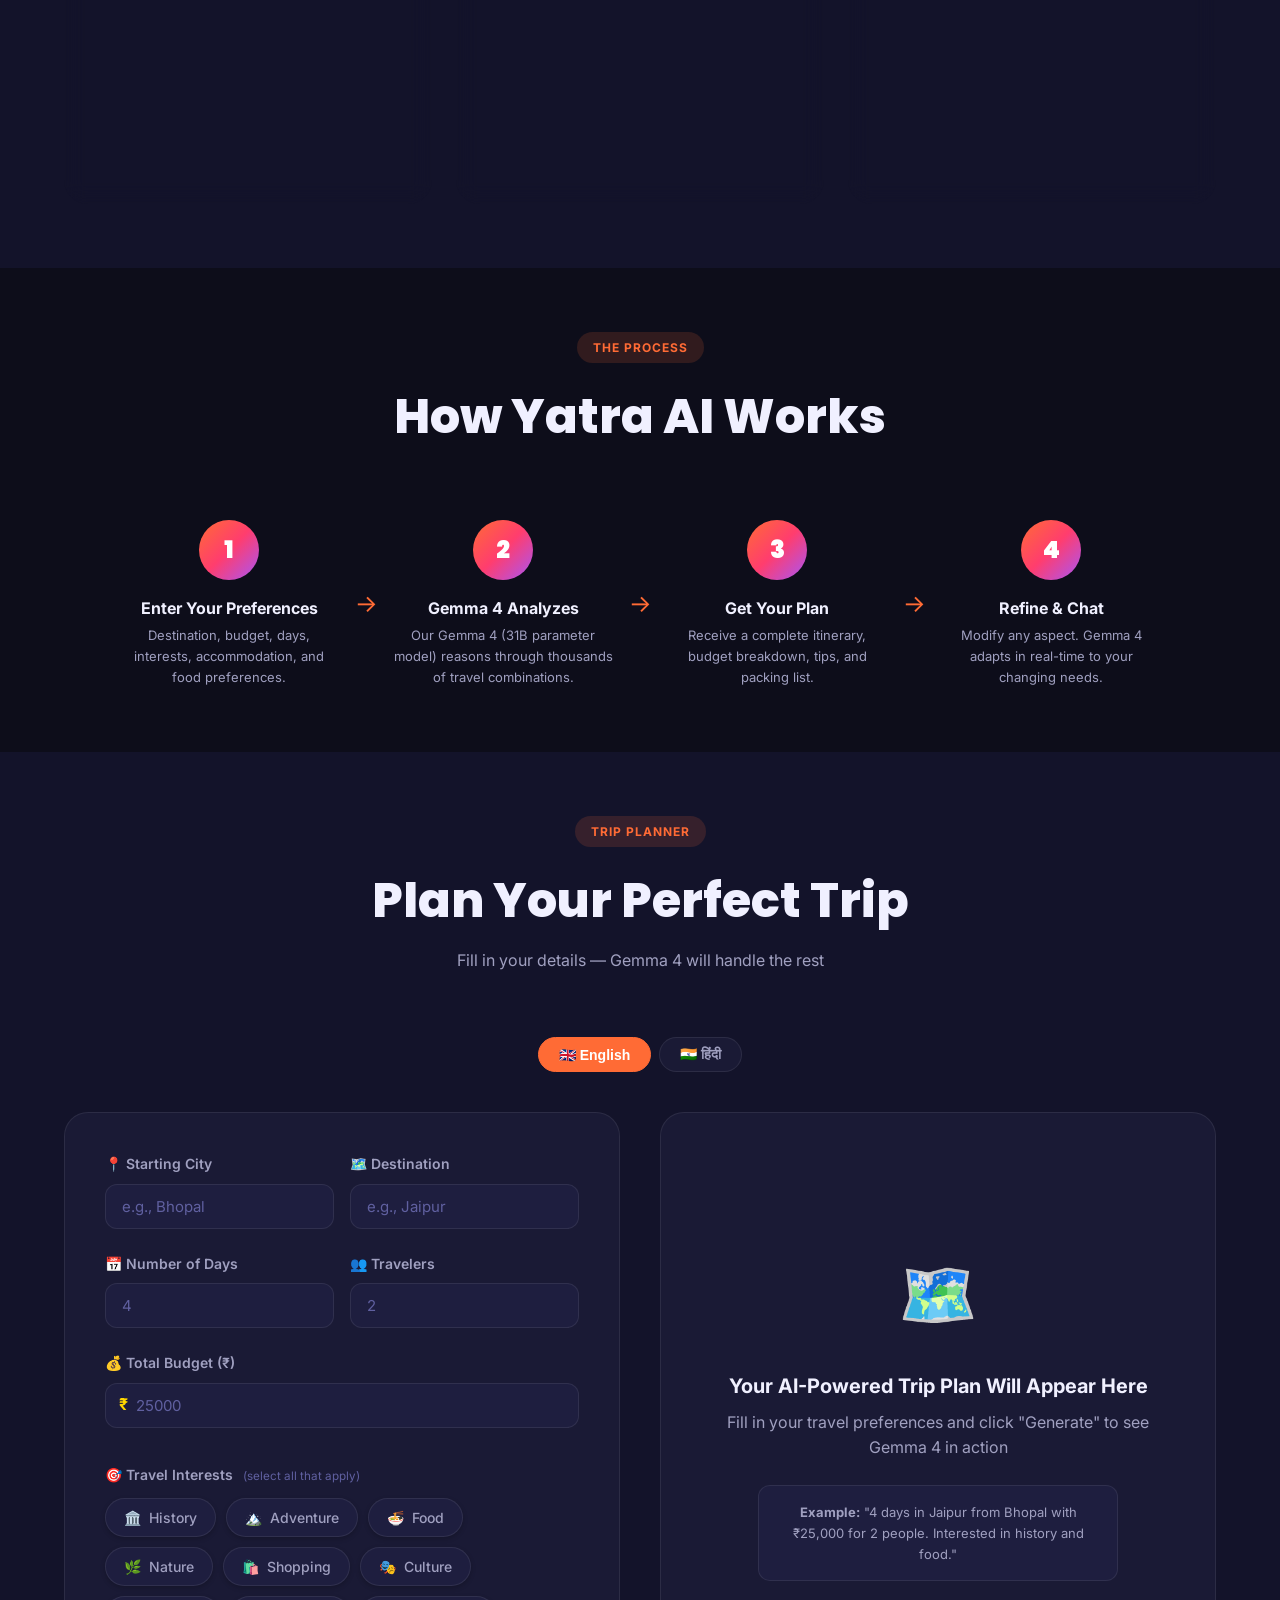
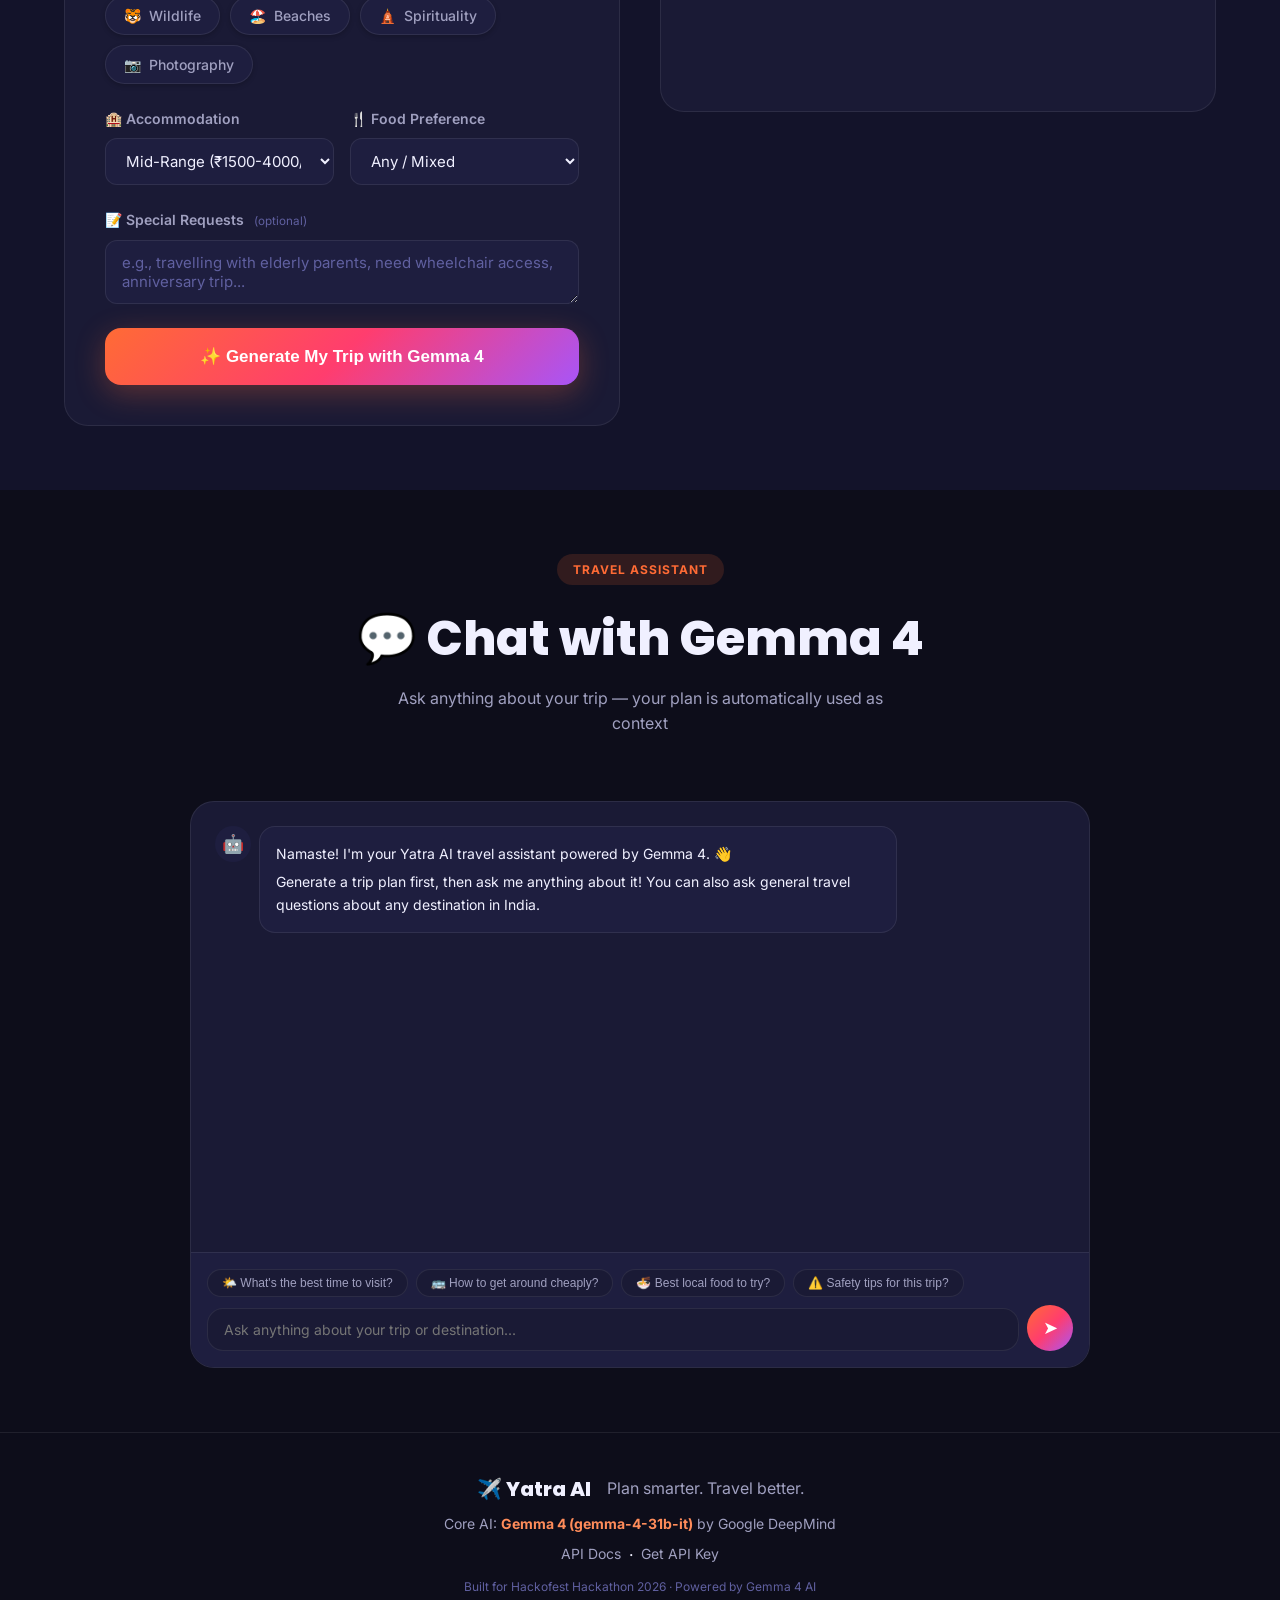
==== commit f8771467: "feat(ui): Add Seven Wonders of the World background image to hero section with elegant dark blend ov" ====
--- a/backend/frontend/index.html
+++ b/backend/frontend/index.html
@@ -40,6 +40,7 @@
 <!-- ═══════════════════════════════════════════ -->
 <section class="hero">
   <div class="hero-bg">
+    <div class="hero-image"></div>
     <div class="hero-particles" id="particles"></div>
     <div class="hero-gradient"></div>
   </div>
--- a/backend/frontend/assets/css/styles.css
+++ b/backend/frontend/assets/css/styles.css
@@ -126,11 +126,20 @@
   padding: 100px var(--sp-lg) 60px;
 }
 .hero-bg { position: absolute; inset: 0; }
+.hero-image {
+  position: absolute; inset: 0;
+  background-image: url('../images/hero-bg.jpg');
+  background-size: cover;
+  background-position: center center;
+  background-repeat: no-repeat;
+  filter: saturate(1.1) brightness(0.65);
+  transform: scale(1.02);
+}
 .hero-gradient {
   position: absolute; inset: 0;
-  background: radial-gradient(ellipse 80% 60% at 50% 30%, rgba(255,107,53,0.12) 0%, transparent 70%),
-              radial-gradient(ellipse 50% 40% at 80% 70%, rgba(168,85,247,0.1) 0%, transparent 60%),
-              linear-gradient(180deg, #0D0D1A 0%, #1A1A2E 100%);
+  background: radial-gradient(ellipse 80% 60% at 50% 30%, rgba(255,107,53,0.18) 0%, transparent 70%),
+              radial-gradient(ellipse 60% 50% at 80% 70%, rgba(168,85,247,0.2) 0%, transparent 60%),
+              linear-gradient(180deg, rgba(13,13,26,0.72) 0%, rgba(26,26,46,0.85) 75%, #0D0D1A 100%);
 }
 .hero-particles { position: absolute; inset: 0; overflow: hidden; }
 .particle {
